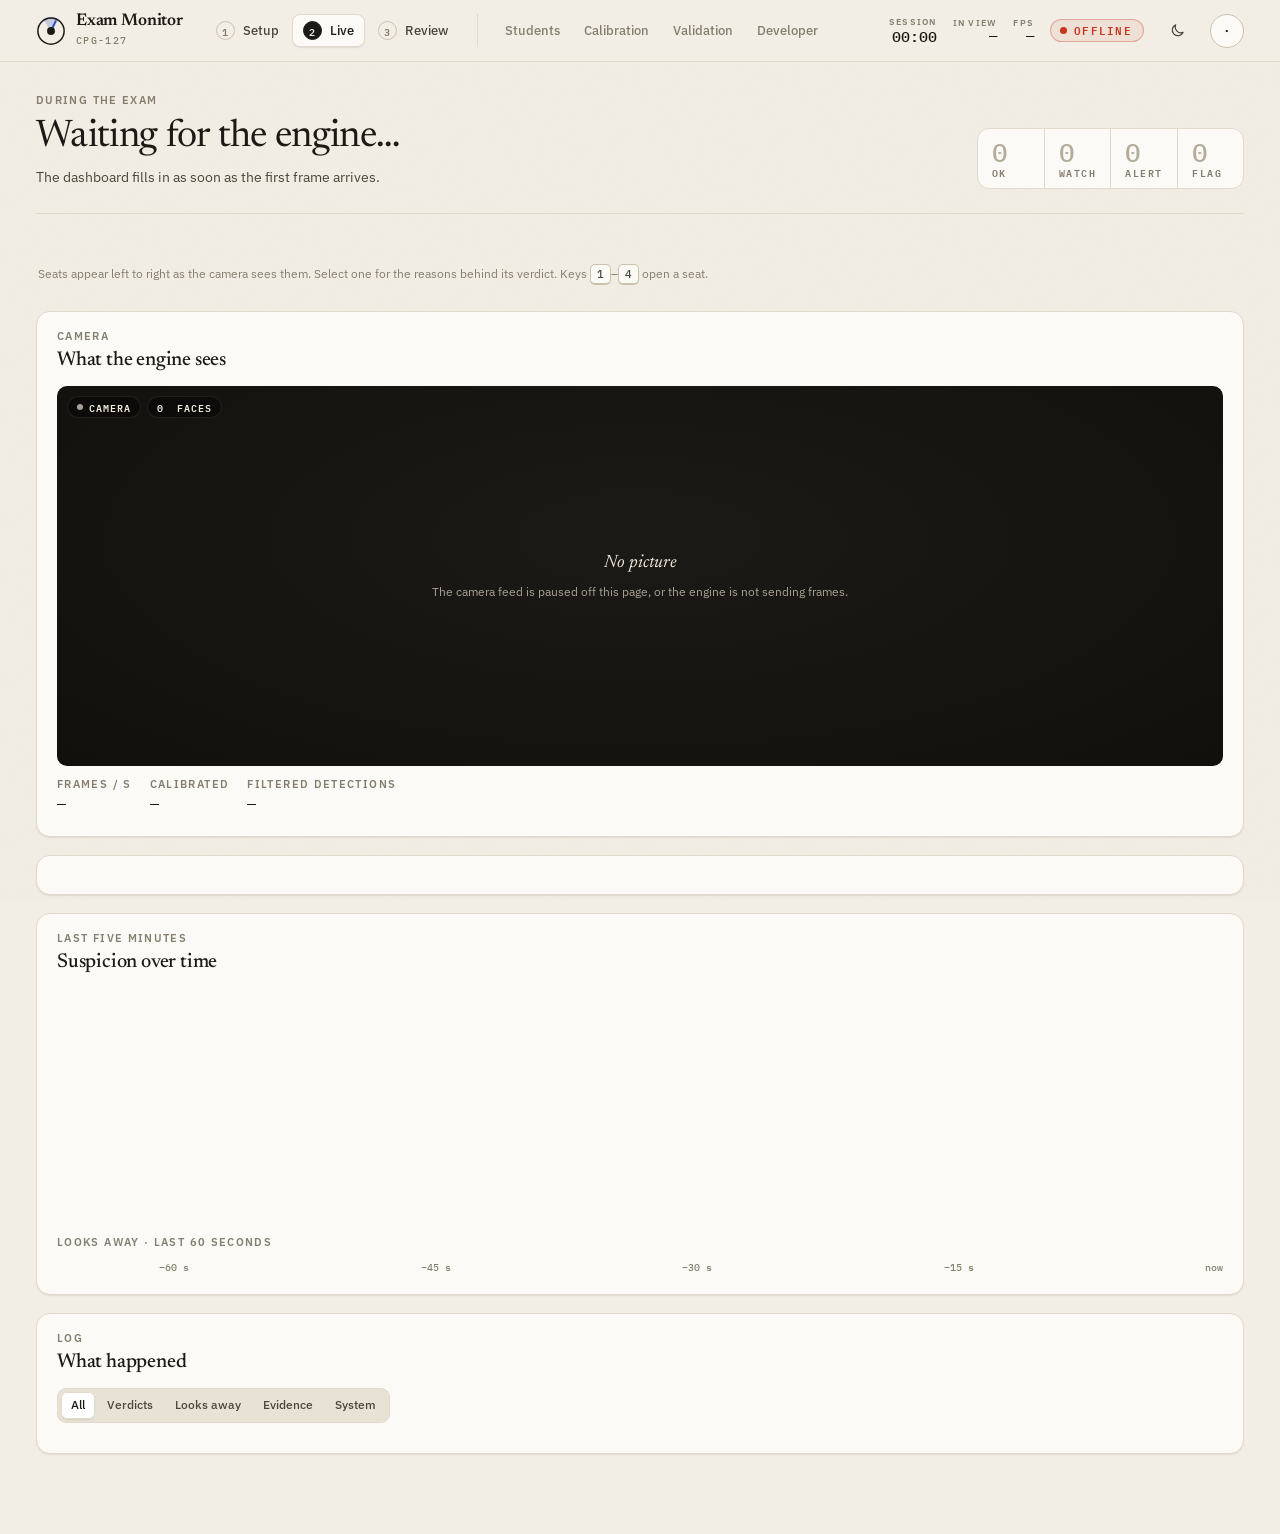
==== dashboard/index.html @ 96e09871 "Initial public release of exam proctoring system" ====
<!doctype html>
<html lang="en" data-theme="paper">
  <head>
    <meta charset="UTF-8" />
    <meta name="viewport" content="width=device-width, initial-scale=1" />
    <title>Exam Monitor · CPG-127</title>
    <link rel="icon" href="favicon.svg" type="image/svg+xml" />
    <script>
      // Theme before first paint, so the page never flashes the wrong one.
      (function () {
        try {
          var t = localStorage.getItem("em-theme");
          if (t === "night" || t === "paper") document.documentElement.dataset.theme = t;
        } catch (e) {}
      })();
    </script>
    <!-- Typefaces. Offline (an exam hall with no internet) the page falls
         back to Windows' own Sitka, Segoe UI and Cascadia Mono, chosen to
         keep the same serif / sans / mono split. -->
    <link rel="preconnect" href="https://fonts.googleapis.com" />
    <link rel="preconnect" href="https://fonts.gstatic.com" crossorigin />
    <link rel="stylesheet" href="https://fonts.googleapis.com/css2?family=IBM+Plex+Mono:wght@400;500;600&family=IBM+Plex+Sans:ital,wght@0,400;0,500;0,600;0,700;1,400&family=Newsreader:ital,opsz,wght@0,6..72,400;0,6..72,500;0,6..72,600;1,6..72,400;1,6..72,500&display=swap" />
    <link rel="stylesheet" href="styles.css" />
  </head>
  <body>
    <a class="skip" href="#main">Skip to content</a>

    <!-- ═════════════════════════════════════════════════════════════
         MASTHEAD — pages follow the phases of an exam (set up, watch,
         review), so the numbered tabs read left to right like the day.
         ═════════════════════════════════════════════════════════════ -->
    <header class="mast">
      <a class="brand" href="#live" aria-label="Exam Monitor, live view">
        <svg class="brand-mark" viewBox="0 0 32 32" aria-hidden="true">
          <path class="bm-fan" d="M16 16 L7.5 3.5 A15 15 0 0 1 24.5 3.5 Z" />
          <circle class="bm-ring" cx="16" cy="16" r="14" />
          <line class="bm-gaze" x1="16" y1="16" x2="21" y2="5.5" />
          <circle class="bm-head" cx="16" cy="16" r="4.2" />
        </svg>
        <span class="brand-words">
          <span class="brand-name">Exam Monitor</span>
          <span class="brand-sub">CPG-127</span>
        </span>
      </a>

      <nav class="nav" aria-label="Pages">
        <div class="nav-phases">
          <a class="nav-item" href="#setup" data-page="setup"><span class="nav-num">1</span>Setup</a>
          <a class="nav-item" href="#live" data-page="live"><span class="nav-num">2</span>Live<span class="nav-alert" id="nav-alert" hidden></span></a>
          <a class="nav-item" href="#review" data-page="review"><span class="nav-num">3</span>Review</a>
        </div>
        <div class="nav-aux">
          <a class="nav-item" href="#students" data-page="students">Students</a>
          <a class="nav-item" href="#calibration" data-page="calibration">Calibration</a>
          <a class="nav-item" href="#validation" data-page="validation">Validation</a>
          <a class="nav-item" href="#developer" data-page="developer">Developer</a>
        </div>
      </nav>

      <div class="mast-right">
        <div class="mast-stat mast-clock" title="Time since the session started">
          <span class="eyebrow">Session</span><span class="num" id="tb-session">00:00</span>
        </div>
        <div class="mast-stat" title="Students in view of the camera">
          <span class="eyebrow">In view</span><span class="num" id="tb-visible">—</span>
        </div>
        <div class="mast-stat hide-sm" title="Frames the engine analyses per second">
          <span class="eyebrow">FPS</span><span class="num" id="tb-fps">—</span>
        </div>
        <div id="conn-pill" class="conn" data-state="connecting" role="status" aria-live="polite">
          <span class="conn-dot" aria-hidden="true"></span><span id="conn-pill-text">Connecting</span>
        </div>
        <button type="button" class="icon-btn" id="theme-btn" aria-label="Switch between paper and night theme" title="Theme (T)">
          <svg class="theme-moon" viewBox="0 0 24 24"><path d="M20 14.5A8 8 0 0 1 9.5 4a8 8 0 1 0 10.5 10.5z" /></svg>
          <svg class="theme-sun" viewBox="0 0 24 24"><circle cx="12" cy="12" r="4" /><path d="M12 2v2M12 20v2M4.9 4.9l1.4 1.4M17.7 17.7l1.4 1.4M2 12h2M20 12h2M4.9 19.1l1.4-1.4M17.7 6.3l1.4-1.4" /></svg>
        </button>
        <div class="account">
          <button type="button" class="account-btn" id="account-btn" aria-haspopup="menu" aria-expanded="false" aria-label="Account menu">
            <span id="account-initial">·</span>
          </button>
          <div class="menu" id="account-menu" role="menu" hidden>
            <div class="menu-head"><span class="eyebrow" id="account-label">Signed in as</span><b id="account-name">—</b></div>
            <button type="button" role="menuitem" id="mock-toggle" hidden>Switch to demo data</button>
            <button type="button" role="menuitem" id="shortcuts-btn">Keyboard shortcuts <kbd>?</kbd></button>
            <button type="button" role="menuitem" id="signout-btn" class="danger">Sign out</button>
            <div class="menu-note" id="account-note" hidden></div>
          </div>
        </div>
      </div>
    </header>

    <!-- SPECIMEN for demo data, RECORDING for a replayed clip, and a loud
         warning when live data stops arriving. A recording or demo must
         never be mistakable for a live exam. -->
    <div id="banner" class="banner" role="status" aria-live="polite" hidden>
      <span class="banner-stamp" id="banner-stamp">Specimen</span>
      <span id="banner-text"></span>
    </div>

    <main id="main">
      <!-- ═══════════════════════════════════════════════════════════
           LIVE — during the exam
           ═══════════════════════════════════════════════════════════ -->
      <section class="page" data-page="live" aria-label="Live monitor">
        <div class="hall">
          <div>
            <p class="eyebrow" id="hall-eyebrow">During the exam</p>
            <h1 class="hall-line" id="hall-line">Waiting for the engine…</h1>
            <p class="hall-sub" id="hall-sub">The dashboard fills in as soon as the first frame arrives.</p>
          </div>
          <div class="tally" id="tally" aria-label="How many students are at each verdict">
            <div class="tally-cell" data-v="OK"><span class="tally-n">0</span><span class="tally-k">OK</span></div>
            <div class="tally-cell" data-v="WATCH"><span class="tally-n">0</span><span class="tally-k">WATCH</span></div>
            <div class="tally-cell" data-v="ALERT"><span class="tally-n">0</span><span class="tally-k">ALERT</span></div>
            <div class="tally-cell" data-v="FLAG"><span class="tally-n">0</span><span class="tally-k">FLAG</span></div>
          </div>
        </div>

        <div class="callouts" id="callouts">
          <!-- Identity questions the system could not answer on its own.
               It never decides these silently: when unsure whether a
               returning face is the same student, it asks the person who
               actually knows who left the room. -->
          <section class="callout" id="identity-review-panel" hidden>
            <span class="callout-mark" aria-hidden="true">?</span>
            <p class="eyebrow">A question for you</p>
            <div class="callout-body" id="identity-review-list"></div>
          </section>
          <!-- Relationships BETWEEN students (correlation.py). Never an
               accusation — always shown with its caveat. -->
          <section class="callout callout-link" id="correlation-panel" hidden>
            <span class="callout-mark" aria-hidden="true">&harr;</span>
            <p class="eyebrow">Between students</p>
            <div class="callout-body" id="correlation-list"></div>
          </section>
        </div>

        <div class="seats" id="seats" aria-label="Seat plan"></div>
        <p class="seats-note">Seats appear left to right as the camera sees them. Select one for the reasons behind its verdict. Keys <kbd>1</kbd>–<kbd>4</kbd> open a seat.</p>

        <div class="stage">
          <section class="pane" aria-label="Camera">
            <header class="pane-head">
              <div><p class="eyebrow">Camera</p><h2 class="pane-title">What the engine sees</h2></div>
            </header>
            <div class="camera-well">
              <img id="video-feed" alt="Live classroom camera, annotated by the engine" />
              <div class="camera-empty" id="camera-empty" hidden>
                <span class="serif">No picture</span>
                <span class="fine" style="color: inherit">The camera feed is paused off this page, or the engine is not sending frames.</span>
              </div>
              <div class="camera-tags">
                <span class="glass-tag" id="camera-tag-status" data-status="off"><span class="dot"></span><span id="camera-status-text">Camera</span></span>
                <span class="glass-tag"><span id="camera-face-count">0</span>&nbsp;faces</span>
              </div>
            </div>
            <div class="camera-facts">
              <div><span class="eyebrow">Frames / s</span><span class="num" id="cam-fps">—</span></div>
              <div><span class="eyebrow">Calibrated</span><span class="num" id="cam-cal">—</span></div>
              <div><span class="eyebrow">Filtered detections</span><span class="num" id="cam-filtered">—</span></div>
            </div>
          </section>

          <!-- 3D exam room. Built entirely by digital_twin.js (the same
               code builds the Session Replay on the Review page). -->
          <section class="pane twin" data-twin-root="live" aria-label="3D exam room"></section>
        </div>

        <div class="lower">
          <section class="pane" aria-label="Suspicion over time">
            <header class="pane-head">
              <div><p class="eyebrow">Last five minutes</p><h2 class="pane-title">Suspicion over time</h2></div>
            </header>
            <div class="chart" id="risk-chart-wrap"><svg id="risk-chart" role="img" aria-label="Suspicion score of every student over the last five minutes"></svg></div>
            <div class="lanes-head"><p class="eyebrow">Looks away · last 60 seconds</p></div>
            <div class="lanes" id="lanes"></div>
            <div class="lanes-axis"><span>−60 s</span><span>−45 s</span><span>−30 s</span><span>−15 s</span><span>now</span></div>
          </section>

          <section class="pane" aria-label="Event log">
            <header class="pane-head">
              <div><p class="eyebrow">Log</p><h2 class="pane-title">What happened</h2></div>
            </header>
            <div class="seg log-filter" id="log-filter" role="group" aria-label="Show">
              <button type="button" class="seg-btn is-active" data-log="all">All</button>
              <button type="button" class="seg-btn" data-log="verdict">Verdicts</button>
              <button type="button" class="seg-btn" data-log="look">Looks away</button>
              <button type="button" class="seg-btn" data-log="evidence">Evidence</button>
              <button type="button" class="seg-btn" data-log="system">System</button>
            </div>
            <ol class="log" id="log"></ol>
          </section>
        </div>
      </section>

      <!-- ═══════════════════════════════════════════════════════════
           SETUP — before the exam
           ═══════════════════════════════════════════════════════════ -->
      <section class="page" data-page="setup" aria-label="Exam setup">
        <header class="page-head">
          <p class="eyebrow">Before the exam</p>
          <h1 class="page-title">Set up the room</h1>
          <p class="page-lede">Register who is sitting where, tell the system how many people are really in the room, then lock the register. Two minutes here makes every report name people instead of seat numbers.</p>
        </header>

        <div class="setup-grid">
          <section class="pane">
            <header class="pane-head">
              <div><p class="eyebrow">Register</p><h2 class="pane-title">Students in this exam</h2></div>
              <span class="register-status" id="roster-panel-status"></span>
            </header>
            <p class="notice" id="register-off" hidden>Registration needs the real engine. In demo mode there are no real students to register.</p>
            <div class="register-table">
              <div class="register-row is-head">
                <span class="eyebrow">Seat</span><span class="eyebrow">Name</span><span class="eyebrow roll">Roll no.</span><span></span>
              </div>
              <div id="roster-rows"></div>
            </div>
            <footer class="register-foot">
              <button type="button" class="btn btn-stamp" id="roster-lock-btn">Lock register</button>
              <p class="fine">Locking fixes who is in the room and stops background objects being tracked as students. Press <kbd>Enter</kbd> in a row to save it.</p>
            </footer>
          </section>

          <div class="setup-side">
            <section class="pane">
              <header class="pane-head"><div><p class="eyebrow">Checklist</p><h2 class="pane-title">Before you start</h2></div></header>
              <ol class="todo" id="setup-checks"></ol>
            </section>
            <section class="pane">
              <header class="pane-head"><div><p class="eyebrow">Head count</p><h2 class="pane-title">How many students are in the room?</h2></div></header>
              <div class="headcount-row">
                <div class="seg" id="roster-btns" role="group" aria-label="Students in the room">
                  <button type="button" class="seg-btn" data-roster="1">1</button>
                  <button type="button" class="seg-btn" data-roster="2">2</button>
                  <button type="button" class="seg-btn" data-roster="3">3</button>
                  <button type="button" class="seg-btn" data-roster="4">4</button>
                  <button type="button" class="seg-btn" data-roster="auto">Auto</button>
                </div>
              </div>
              <p class="fine" id="roster-note"></p>
              <p class="fine" style="margin-top: 10px">Background objects can look like faces for tens of seconds at a time, which no automatic test can tell apart from a student. You know how many people are here; the system then tracks only that many, keeping the nearest faces.</p>
            </section>
          </div>
        </div>
      </section>

      <!-- ═══════════════════════════════════════════════════════════
           REVIEW — after the exam
           ═══════════════════════════════════════════════════════════ -->
      <section class="page" data-page="review" aria-label="Review">
        <header class="page-head">
          <p class="eyebrow">After the exam</p>
          <h1 class="page-title">Review the session</h1>
          <p class="page-lede">The written report, a replay of any recorded session, and the snapshots saved when a student reached ALERT or FLAG. Nothing here decides anything: it is the record a person reviews.</p>
        </header>

        <section class="pane report">
          <div class="report-doc" aria-hidden="true"><span></span><span></span><span></span></div>
          <div>
            <p class="eyebrow">Session report</p>
            <h2 class="pane-title">A PDF to print, keep and hand over</h2>
            <p>Findings, named patterns, evidence images and a timeline for every student, written to describe what was observed, never to accuse. One is also written automatically when the exam ends.</p>
          </div>
          <div class="report-actions">
            <button type="button" class="btn btn-primary" id="report-btn">Generate PDF</button>
            <span class="report-status" id="report-status"></span>
          </div>
        </section>

        <!-- Session replay: built by session_replay.js + digital_twin.js. -->
        <section class="pane twin" data-replay-root aria-label="Session replay"></section>

        <section class="pane" aria-label="Evidence">
          <header class="pane-head">
            <div><p class="eyebrow">Evidence</p><h2 class="pane-title">Latest snapshot for each student</h2></div>
          </header>
          <div class="exhibits-grid" id="evidence-grid"></div>
        </section>
      </section>

      <!-- ═══════════════════════════════════════════════════════════
           STUDENTS — per-student analysis
           ═══════════════════════════════════════════════════════════ -->
      <section class="page" data-page="students" aria-label="Students">
        <header class="page-head">
          <p class="eyebrow">Per-student analysis</p>
          <h1 class="page-title">Students</h1>
          <p class="page-lede">Everything behind one student's score: the checks behind the verdict, named patterns, how each signal contributes, and their head movement.</p>
        </header>
        <div class="tabs" id="student-tabs" role="tablist"></div>
        <div id="student-detail"></div>
      </section>

      <!-- ═══════════════════════════════════════════════════════════
           CALIBRATION
           ═══════════════════════════════════════════════════════════ -->
      <section class="page" data-page="calibration" aria-label="Calibration">
        <header class="page-head">
          <p class="eyebrow">Each student's own straight-ahead</p>
          <h1 class="page-title">Calibration</h1>
          <p class="page-lede">In the first seconds at the desk, the system learns how each student naturally sits. Everything afterwards is measured against that, so a student who sits slightly turned is never judged by someone else's posture.</p>
        </header>
        <div class="calib-row" id="calib-status-row"></div>
        <div class="tabs" id="calib-tabs" role="tablist"></div>
        <div id="calib-detail"></div>
      </section>

      <!-- ═══════════════════════════════════════════════════════════
           VALIDATION — does it do what it should, on footage of known
           behaviour? (validation.py, video_batch.py, whatif.py)
           ═══════════════════════════════════════════════════════════ -->
      <section class="page" data-page="validation" aria-label="Validation">
        <header class="page-head">
          <p class="eyebrow">Does it work?</p>
          <h1 class="page-title">Validation</h1>
          <p class="page-lede">Clips recorded to show known behaviour are replayed through the real engine, exactly as a live exam would be, and each result is compared with what the clip was recorded to show. A match means the system behaved as intended on that footage. It is not proof of accuracy in general.</p>
        </header>

        <section class="pane val-result">
          <header class="pane-head">
            <div>
              <p class="eyebrow" id="val-eyebrow">Latest check</p>
              <h2 class="val-line" id="val-line">Loading…</h2>
              <p class="fine" id="val-meta"></p>
            </div>
            <div class="val-run">
              <button type="button" class="btn btn-primary" id="val-run-btn">Run the check</button>
              <span class="fine" id="val-run-note"></span>
            </div>
          </header>
          <div class="val-progress" id="val-progress" hidden>
            <div class="progress"><div id="val-progress-bar"></div></div>
            <span class="fine" id="val-progress-text"></span>
          </div>
          <div class="marking" id="val-grid" aria-label="Results against labels"></div>
          <p class="notice" id="val-stale" hidden></p>
        </section>

        <section class="pane">
          <header class="pane-head">
            <div><p class="eyebrow">Clip by clip</p><h2 class="pane-title">What happened on each clip</h2></div>
            <div class="verdict-key" aria-hidden="true">
              <span><i data-v="CALIBRATING"></i>Calibrating</span><span><i data-v="OK"></i>OK</span>
              <span><i data-v="WATCH"></i>Watch</span><span><i data-v="ALERT"></i>Alert</span><span><i data-v="FLAG"></i>Flag</span>
            </div>
          </header>
          <div class="val-table" id="val-table"></div>
        </section>

        <div class="grid-2" style="margin-top: 18px">
          <section class="pane">
            <header class="pane-head"><div><p class="eyebrow">What if…</p><h2 class="pane-title">Try another setting on the same clips</h2></div></header>
            <p class="fine" style="margin-bottom: 12px">Re-scores every clip from the numbers saved during the last check, with one setting changed. Takes seconds and never touches a live exam. With a handful of clips from one person it shows the direction of a trade-off, not accuracy, and on its own it is never a reason to change a default.</p>
            <div class="whatif-form">
              <label class="whatif-field"><span class="eyebrow">Setting</span><select class="field" id="wf-setting"></select></label>
              <label class="whatif-field"><span class="eyebrow">Values to try</span><input class="field" id="wf-values" autocomplete="off" /></label>
              <button type="button" class="btn" id="wf-run">Try it</button>
            </div>
            <p class="fine" id="wf-help"></p>
            <div id="wf-result"></div>
          </section>

          <section class="pane">
            <header class="pane-head">
              <div><p class="eyebrow">Recording</p><h2 class="pane-title">Clips to record</h2></div>
              <span class="register-status" id="plan-status"></span>
            </header>
            <p class="fine" style="margin-bottom: 10px">About two minutes each, in the exam seat, with the webcam the engine uses. Sit normally for the first ten seconds of every clip: that is when the engine learns your normal posture. Run each command from the project folder.</p>
            <ol class="todo plan" id="val-plan"></ol>
          </section>
        </div>

        <section class="pane" style="margin-top: 18px">
          <header class="pane-head"><div><p class="eyebrow">History</p><h2 class="pane-title">Every check so far</h2></div></header>
          <div class="grid-2">
            <div><p class="eyebrow" style="margin-bottom: 8px">Since the previous check</p><ul class="changes" id="val-changes"></ul></div>
            <div><p class="eyebrow" style="margin-bottom: 8px">All checks</p><div id="val-history"></div></div>
          </div>
        </section>
      </section>

      <!-- ═══════════════════════════════════════════════════════════
           DEVELOPER
           ═══════════════════════════════════════════════════════════ -->
      <section class="page" data-page="developer" aria-label="Developer">
        <header class="page-head">
          <p class="eyebrow">Lab notebook</p>
          <h1 class="page-title">Developer</h1>
          <p class="page-lede">Every stage of the pipeline for one student, the raw values, and the exact JSON the engine sends.</p>
        </header>
        <div class="tabs" id="dev-tabs" role="tablist"></div>
        <div id="dev-detail"></div>
      </section>
    </main>

    <!-- Identity questions also surface here, over the page, because in
         real testing a panel below the fold was never noticed. Dismissing
         hides only this; the question stays open on the Live page. -->
    <div class="id-alert" id="identity-alert" role="alertdialog" aria-labelledby="identity-alert-count" hidden>
      <div class="id-alert-head">
        <span class="pulse-dot" aria-hidden="true"></span>
        <span class="eyebrow" id="identity-alert-count">Identity confirmation needed</span>
        <button type="button" class="icon-btn" data-identity-alert-dismiss aria-label="Hide this reminder">
          <svg viewBox="0 0 24 24"><path d="M6 6l12 12M18 6L6 18" /></svg>
        </button>
      </div>
      <div class="id-alert-body" id="identity-alert-body"></div>
    </div>

    <!-- Seat inspector: the reasons behind one student's verdict. -->
    <div class="scrim" id="scrim" hidden></div>
    <aside class="inspector" id="inspector" aria-label="Seat details" hidden></aside>

    <div class="scrim" id="shortcuts-scrim" hidden></div>
    <div class="modal" id="shortcuts" role="dialog" aria-labelledby="shortcuts-title" hidden>
      <p class="eyebrow">Keyboard</p>
      <h2 id="shortcuts-title">Shortcuts</h2>
      <div class="keys">
        <span><kbd>1</kbd>–<kbd>4</kbd></span><span>Open that seat (on Live) or its tab</span>
        <span><kbd>Esc</kbd></span><span>Close the seat panel or this sheet</span>
        <span><kbd>T</kbd></span><span>Paper / night theme</span>
        <span><kbd>Space</kbd></span><span>Play or pause a session replay</span>
        <span><kbd>←</kbd> <kbd>→</kbd></span><span>Step a paused replay</span>
        <span><kbd>?</kbd></span><span>This sheet</span>
      </div>
    </div>

    <script src="dashboard.js"></script>
    <script src="digital_twin.js"></script>
    <script src="session_replay.js"></script>
  </body>
</html>
---- dashboard/styles.css ----
/* ═══════════════════════════════════════════════════════════════════
   EXAM MONITOR — "PAPER & INK" DESIGN SYSTEM  (rewritten Sep 2026)
   ═══════════════════════════════════════════════════════════════════
   WHY IT LOOKS LIKE THIS
   An invigilator's tools are paper ones: a register, a seating plan, a
   red pen. The dashboard borrows that language on purpose, instead of
   the dark neon look every "AI dashboard" shares. It also fixes the
   real problem the old design had once features piled up: every panel
   had its own colour, so nothing stood out.

   THE RULES (keep them when adding a panel)
   1. COLOUR MEANS ATTENTION. Calm is ink on paper. Only a student who
      needs a look gets colour, from one warm "red pen" ramp
      (--c-low … --c-high), darkest for the most serious. If a new panel
      needs colour to look finished, it is not finished.
   2. BLUE INK IS THE SYSTEM ITSELF: calibrating, selection, links,
      the machine's own state. Never used for a student's risk.
   3. SAGE IS FOR CLEARING SOMEONE (the exonerating pattern, all-clear)
      and nothing else.
   4. WORDS IN SERIF OR SANS, NUMBERS IN MONO. Numbers update 8×/s, so
      they sit in fixed-width mono and never make the layout jitter.
   5. LIVE VIEWS ARE DARK WINDOWS. The camera and 3D room sit in dark
      "glass" in the Paper theme too — light UI around, footage inside.
   6. The system annotates; the invigilator decides. The red-pen ring
      round a score is an annotation, never a verdict of guilt.

   Two themes share every token: Paper (default — reads well in a bright
   exam hall and on a projector) and Night. The 3D room reads its
   colours from the --room-* tokens, so it follows the theme too.
   ═══════════════════════════════════════════════════════════════════ */

:root,
:root[data-theme="paper"] {
  color-scheme: light;
  --paper:        #f2eee5;
  --paper-deep:   #e8e2d4;
  --sheet:        #fbfaf6;
  --sheet-raised: #ffffff;
  --rule:         #e1dacb;
  --rule-strong:  #cbc1ac;
  --ink:          #1c1a15;
  --ink-2:        #4b463c;
  --ink-3:        #857e6e;
  --ink-4:        #b4ac9a;

  --blue:       #2a48c9;
  --blue-soft:  rgba(42, 72, 201, 0.08);
  --blue-line:  rgba(42, 72, 201, 0.30);
  --pen:        #c7361f;
  --pen-soft:   rgba(199, 54, 31, 0.075);
  --pen-line:   rgba(199, 54, 31, 0.34);
  --sage:       #45735a;
  --sage-soft:  rgba(69, 115, 90, 0.10);

  /* Risk ramp — printed-ink colours, lightest to most serious. */
  --c-normal:   #7f9a84;
  --c-low:      #ad8a2c;
  --c-mild:     #c46d1c;
  --c-moderate: #cc4a20;
  --c-high:     #b3241c;
  --c-calib:    var(--blue);
  --c-off:      #bdb5a3;
  --c-info:     var(--blue);

  --glass:       #11100d;
  --glass-2:     #1b1a16;
  --glass-ink:   #efe9dc;
  --glass-ink-2: #a9a192;

  --shadow-1: 0 1px 0 rgba(28, 26, 21, 0.03), 0 1px 2px rgba(28, 26, 21, 0.05);
  --shadow-2: 0 1px 0 rgba(28, 26, 21, 0.03), 0 6px 18px -6px rgba(28, 26, 21, 0.14);
  --shadow-3: 0 24px 60px -18px rgba(28, 26, 21, 0.35), 0 2px 6px rgba(28, 26, 21, 0.08);
  --scrim: rgba(28, 26, 21, 0.18);
  --grain-opacity: 0.35;

  /* 3D room: a light clay "architectural model" in the Paper theme. */
  --room-mode:    light;
  --room-bg:      #ebe6da;
  --room-floor:   #d9d0bd;
  --room-grid:    #cbc0aa;
  --room-grid-2:  #b8ab92;
  --room-desk:    #fcfaf5;
  --room-metal:   #8e8574;
  --room-skin:    #efe0ca;
  --room-cloth:   #7a7163;
  --room-visor:   #221f1a;
  --room-paper:   #ffffff;
  --room-forward: #2a48c9;
  --room-away:    #c7361f;
  --room-fan:     #2a48c9;
  --room-link:    #2a48c9;

  --font-ui: "IBM Plex Sans", "Segoe UI Variable Text", "Segoe UI", system-ui, -apple-system, sans-serif;
  --font-display: "Newsreader", "Sitka Heading", "Sitka Text", Georgia, "Times New Roman", serif;
  --font-mono: "IBM Plex Mono", "Cascadia Mono", "Cascadia Code", Consolas, "SF Mono", monospace;

  --r-lg: 14px;
  --r-md: 10px;
  --r-sm: 7px;
  --ease: cubic-bezier(0.2, 0.7, 0.2, 1);
  --page-pad: clamp(16px, 3vw, 36px);
}

:root[data-theme="night"] {
  color-scheme: dark;
  --paper:        #121110;
  --paper-deep:   #0c0b0a;
  --sheet:        #1a1917;
  --sheet-raised: #23221f;
  --rule:         #2c2a26;
  --rule-strong:  #3d3a34;
  --ink:          #ece6d9;
  --ink-2:        #bab2a2;
  --ink-3:        #8a8374;
  --ink-4:        #5d584e;

  --blue:       #93a6ff;
  --blue-soft:  rgba(147, 166, 255, 0.10);
  --blue-line:  rgba(147, 166, 255, 0.32);
  --pen:        #ff7a5e;
  --pen-soft:   rgba(255, 122, 94, 0.09);
  --pen-line:   rgba(255, 122, 94, 0.38);
  --sage:       #8dbb99;
  --sage-soft:  rgba(141, 187, 153, 0.10);

  --c-normal:   #7ea487;
  --c-low:      #d3aa48;
  --c-mild:     #e98f41;
  --c-moderate: #f26e45;
  --c-high:     #ff5b50;
  --c-off:      #5d584e;

  --glass:       #0a0908;
  --glass-2:     #151412;

  --shadow-1: 0 1px 0 rgba(0, 0, 0, 0.25);
  --shadow-2: 0 8px 24px -10px rgba(0, 0, 0, 0.6);
  --shadow-3: 0 30px 70px -20px rgba(0, 0, 0, 0.8);
  --scrim: rgba(0, 0, 0, 0.45);
  --grain-opacity: 0.18;

  --room-mode:    dark;
  --room-bg:      #151412;
  --room-floor:   #1a1916;
  --room-grid:    #26241f;
  --room-grid-2:  #36332c;
  --room-desk:    #37342d;
  --room-metal:   #2b2924;
  --room-skin:    #d1c9b8;
  --room-cloth:   #4a463d;
  --room-visor:   #0b0a09;
  --room-paper:   #e9e3d5;
  --room-forward: #93a6ff;
  --room-away:    #ff7a5e;
  --room-fan:     #93a6ff;
  --room-link:    #93a6ff;
}

/* ═══════════════════════════════════════════════════════════════════
   BASE
   ═══════════════════════════════════════════════════════════════════ */
*, *::before, *::after { box-sizing: border-box; }
html { -webkit-text-size-adjust: 100%; }
body {
  margin: 0;
  min-height: 100vh;
  background: var(--paper);
  color: var(--ink);
  font-family: var(--font-ui);
  font-size: 14px;
  line-height: 1.5;
  -webkit-font-smoothing: antialiased;
  text-rendering: optimizeLegibility;
}
/* Paper grain: barely there, but it is what stops the page reading as a
   flat web template. Drawn once; costs nothing at runtime. */
body::before {
  content: "";
  position: fixed; inset: 0;
  pointer-events: none;
  z-index: 0;
  opacity: var(--grain-opacity);
  background-image: url("data:image/svg+xml,%3Csvg xmlns='http://www.w3.org/2000/svg' width='160' height='160'%3E%3Cfilter id='n'%3E%3CfeTurbulence type='fractalNoise' baseFrequency='.9' numOctaves='2' stitchTiles='stitch'/%3E%3CfeColorMatrix values='0 0 0 0 0.45  0 0 0 0 0.4  0 0 0 0 0.3  0 0 0 0.09 0'/%3E%3C/filter%3E%3Crect width='100%25' height='100%25' filter='url(%23n)'/%3E%3C/svg%3E");
}
body > * { position: relative; z-index: 1; }
button, input, select, textarea { font: inherit; color: inherit; }
button { cursor: pointer; }
button:disabled { cursor: not-allowed; }
a { color: var(--blue); text-decoration-thickness: 1px; text-underline-offset: 2px; }
img { max-width: 100%; }
[hidden] { display: none !important; }
::selection { background: var(--blue-soft); }
:focus-visible { outline: 2px solid var(--blue); outline-offset: 2px; border-radius: 4px; }
::-webkit-scrollbar { width: 11px; height: 11px; }
::-webkit-scrollbar-thumb { background: var(--rule-strong); border-radius: 8px; border: 3px solid var(--paper); }
::-webkit-scrollbar-track { background: transparent; }

.skip {
  position: absolute; left: 12px; top: -40px; z-index: 100;
  background: var(--ink); color: var(--paper); padding: 8px 12px; border-radius: 6px;
}
.skip:focus { top: 12px; }

.eyebrow {
  margin: 0;
  font: 600 10.5px/1.3 var(--font-ui);
  letter-spacing: 0.13em;
  text-transform: uppercase;
  color: var(--ink-3);
}
.num { font-family: var(--font-mono); font-variant-numeric: tabular-nums; }
.muted { color: var(--ink-3); }
.fine { margin: 0; font-size: 12px; line-height: 1.55; color: var(--ink-3); }
.serif { font-family: var(--font-display); }
kbd {
  display: inline-block; min-width: 20px; padding: 1px 6px;
  border: 1px solid var(--rule-strong); border-bottom-width: 2px; border-radius: 5px;
  background: var(--sheet); font: 500 11px/1.5 var(--font-mono); text-align: center; color: var(--ink-2);
}

/* ═══════════════════════════════════════════════════════════════════
   MASTHEAD & NAVIGATION
   Pages follow the phases of an exam — set up, watch, review — so the
   numbered tabs read left to right like the day itself.
   ═══════════════════════════════════════════════════════════════════ */
.mast {
  position: sticky; top: 0; z-index: 40;
  display: flex; align-items: center; gap: 22px;
  min-height: 62px;
  padding: 0 var(--page-pad);
  background: color-mix(in srgb, var(--paper) 88%, transparent);
  backdrop-filter: blur(10px) saturate(1.2);
  -webkit-backdrop-filter: blur(10px) saturate(1.2);
  border-bottom: 1px solid var(--rule);
}
.brand {
  display: flex; align-items: center; gap: 10px;
  color: var(--ink); text-decoration: none; flex-shrink: 0;
}
.brand-mark { width: 30px; height: 30px; flex-shrink: 0; }
.brand-mark .bm-ring { fill: none; stroke: var(--ink); stroke-width: 1.6; }
.brand-mark .bm-fan { fill: var(--blue); opacity: 0.22; }
.brand-mark .bm-gaze { stroke: var(--blue); stroke-width: 2; stroke-linecap: round; }
.brand-mark .bm-head { fill: var(--ink); }
.brand-words { display: flex; flex-direction: column; line-height: 1.05; }
.brand-name { font: 600 17px/1.1 var(--font-display); letter-spacing: -0.01em; }
.brand-sub { font: 500 9.5px/1.3 var(--font-mono); letter-spacing: 0.14em; color: var(--ink-3); margin-top: 3px; }

.nav { display: flex; align-items: center; gap: 18px; min-width: 0; }
.nav-phases, .nav-aux { display: flex; align-items: center; gap: 2px; }
.nav-aux { padding-left: 16px; border-left: 1px solid var(--rule); }
.nav-item {
  display: inline-flex; align-items: center; gap: 8px;
  padding: 7px 11px; border-radius: 8px;
  font-size: 13px; font-weight: 500; color: var(--ink-2);
  text-decoration: none; white-space: nowrap;
  transition: background 0.15s var(--ease), color 0.15s var(--ease);
}
.nav-item:hover { background: var(--paper-deep); color: var(--ink); }
.nav-num {
  display: inline-grid; place-items: center;
  width: 19px; height: 19px; border-radius: 50%;
  border: 1px solid var(--rule-strong);
  font: 600 10px/1 var(--font-mono); color: var(--ink-3);
}
.nav-item.is-active { color: var(--ink); background: var(--sheet); box-shadow: inset 0 0 0 1px var(--rule), var(--shadow-1); }
.nav-item.is-active .nav-num { background: var(--ink); border-color: var(--ink); color: var(--paper); }
.nav-aux .nav-item { font-size: 12.5px; color: var(--ink-3); }
.nav-aux .nav-item.is-active { color: var(--ink); }
.nav-item .nav-alert {
  width: 7px; height: 7px; border-radius: 50%; background: var(--pen);
  box-shadow: 0 0 0 3px var(--pen-soft);
}

.mast-right { margin-left: auto; display: flex; align-items: center; gap: 16px; flex-shrink: 0; }
.mast-stat { display: flex; flex-direction: column; align-items: flex-end; line-height: 1.15; }
.mast-stat .eyebrow { font-size: 9px; letter-spacing: 0.14em; }
.mast-stat .num { font-size: 13.5px; font-weight: 500; color: var(--ink); }
.mast-clock .num { font-size: 15px; }

.conn {
  display: inline-flex; align-items: center; gap: 7px;
  padding: 5px 11px 5px 9px; border-radius: 999px;
  border: 1px solid var(--rule-strong);
  font: 600 10.5px/1 var(--font-mono); letter-spacing: 0.12em; text-transform: uppercase;
  color: var(--ink-2); background: var(--sheet);
}
.conn-dot { width: 7px; height: 7px; border-radius: 50%; background: var(--ink-4); }
.conn[data-state="live"] { color: var(--ink); }
.conn[data-state="live"] .conn-dot { background: var(--pen); animation: rec 1.6s ease-in-out infinite; }
.conn[data-state="demo"] { color: var(--c-low); border-color: currentColor; }
.conn[data-state="demo"] .conn-dot { background: var(--c-low); }
.conn[data-state="replay"] { color: var(--blue); border-color: var(--blue-line); }
.conn[data-state="replay"] .conn-dot { background: var(--blue); }
.conn[data-state="stale"], .conn[data-state="offline"], .conn[data-state="reconnecting"] {
  color: var(--pen); border-color: var(--pen-line); background: var(--pen-soft);
}
.conn[data-state="stale"] .conn-dot, .conn[data-state="offline"] .conn-dot,
.conn[data-state="reconnecting"] .conn-dot { background: var(--pen); }
.conn[data-state="connecting"] .conn-dot { animation: rec 1s ease-in-out infinite; }

.icon-btn {
  display: inline-grid; place-items: center;
  width: 34px; height: 34px; border-radius: 9px;
  border: 1px solid transparent; background: transparent; color: var(--ink-2);
}
.icon-btn:hover { background: var(--paper-deep); color: var(--ink); }
.icon-btn svg { width: 17px; height: 17px; fill: none; stroke: currentColor; stroke-width: 1.7; stroke-linecap: round; stroke-linejoin: round; }
.theme-sun { display: none; }
:root[data-theme="night"] .theme-sun { display: block; }
:root[data-theme="night"] .theme-moon { display: none; }

.account { position: relative; }
.account-btn {
  display: inline-grid; place-items: center;
  width: 34px; height: 34px; border-radius: 50%;
  border: 1px solid var(--rule-strong); background: var(--sheet);
  font: 600 13px/1 var(--font-display); color: var(--ink);
}
.account-btn:hover { border-color: var(--ink-3); }
.menu {
  position: absolute; right: 0; top: calc(100% + 8px); z-index: 60;
  min-width: 230px; padding: 6px;
  background: var(--sheet-raised); border: 1px solid var(--rule);
  border-radius: 12px; box-shadow: var(--shadow-3);
  display: flex; flex-direction: column;
}
.menu-head { padding: 8px 10px 10px; border-bottom: 1px solid var(--rule); margin-bottom: 4px; display: flex; flex-direction: column; gap: 3px; }
.menu-head b { font-weight: 600; font-size: 13.5px; }
.menu button {
  text-align: left; border: 0; background: transparent;
  padding: 8px 10px; border-radius: 7px; font-size: 13px; color: var(--ink-2);
  display: flex; align-items: center; justify-content: space-between; gap: 10px;
}
.menu button:hover { background: var(--paper-deep); color: var(--ink); }
.menu button.danger:hover { color: var(--pen); background: var(--pen-soft); }
.menu-note { padding: 6px 10px 8px; font-size: 11.5px; color: var(--ink-3); line-height: 1.45; }

/* ── The banner: SPECIMEN for demo data, RECORDING for a replayed clip,
      and a loud warning when the live data has stopped arriving. Exam
      boards stamp "SPECIMEN" on sample papers; same idea here — demo
      data must never be mistaken for a real exam. ─────────────────── */
.banner {
  position: sticky; top: 62px; z-index: 35;
  display: flex; align-items: center; justify-content: center; gap: 12px;
  padding: 7px var(--page-pad);
  font-size: 12.5px; color: var(--ink-2);
  background:
    repeating-linear-gradient(-45deg, transparent 0 9px, color-mix(in srgb, var(--c-low) 10%, transparent) 9px 18px),
    color-mix(in srgb, var(--c-low) 7%, var(--paper));
  border-bottom: 1px solid color-mix(in srgb, var(--c-low) 35%, transparent);
}
.banner-stamp {
  font: 600 11px/1 var(--font-mono); letter-spacing: 0.22em; text-transform: uppercase;
  color: var(--c-low); border: 1.5px solid currentColor; border-radius: 3px; padding: 4px 7px 3px;
  transform: rotate(-2deg);
}
.banner[data-kind="replay"] {
  background:
    repeating-linear-gradient(-45deg, transparent 0 9px, var(--blue-soft) 9px 18px),
    color-mix(in srgb, var(--blue) 5%, var(--paper));
  border-bottom-color: var(--blue-line);
}
.banner[data-kind="replay"] .banner-stamp { color: var(--blue); }
.banner[data-kind="stale"] {
  background: color-mix(in srgb, var(--pen) 9%, var(--paper));
  border-bottom-color: var(--pen-line);
  color: var(--ink);
}
.banner[data-kind="stale"] .banner-stamp { color: var(--pen); }

/* ═══════════════════════════════════════════════════════════════════
   PAGES
   ═══════════════════════════════════════════════════════════════════ */
main { padding: 26px var(--page-pad) 80px; max-width: 1680px; margin: 0 auto; }
.page { display: none; }
.page.is-active { display: block; animation: page-in 0.35s var(--ease); }
@keyframes page-in { from { opacity: 0; transform: translateY(6px); } to { opacity: 1; transform: none; } }

.page-head { margin: 4px 0 26px; max-width: 860px; }
.page-title {
  margin: 6px 0 8px;
  font: 500 clamp(28px, 3.2vw, 40px)/1.08 var(--font-display);
  letter-spacing: -0.015em;
}
.page-lede { margin: 0; font-size: 15px; line-height: 1.6; color: var(--ink-2); max-width: 720px; }

/* ── Panes: the sheets everything sits on ─────────────────────────── */
.pane {
  background: var(--sheet);
  border: 1px solid var(--rule);
  border-radius: var(--r-lg);
  box-shadow: var(--shadow-1);
  padding: 18px 20px 20px;
  min-width: 0;
}
.pane + .pane { margin-top: 18px; }
.pane-head {
  display: flex; align-items: flex-start; justify-content: space-between;
  gap: 14px; flex-wrap: wrap; margin-bottom: 14px;
}
.pane-title {
  margin: 4px 0 0;
  font: 500 20px/1.2 var(--font-display);
  letter-spacing: -0.01em;
}
.pane-sub { margin: -6px 0 14px; font-size: 12.5px; line-height: 1.55; color: var(--ink-3); max-width: 70ch; }
.section-title { margin: 34px 0 14px; display: flex; align-items: baseline; gap: 14px; }
.section-title::after { content: ""; flex: 1; height: 1px; background: var(--rule); transform: translateY(-4px); }

/* ── Controls ─────────────────────────────────────────────────────── */
.btn {
  display: inline-flex; align-items: center; justify-content: center; gap: 8px;
  height: 36px; padding: 0 15px; border-radius: 9px;
  border: 1px solid var(--rule-strong); background: var(--sheet);
  font-size: 13px; font-weight: 500; color: var(--ink);
  transition: background 0.15s var(--ease), border-color 0.15s var(--ease), transform 0.1s var(--ease);
}
.btn:hover:not(:disabled) { border-color: var(--ink-3); }
.btn:active:not(:disabled) { transform: translateY(1px); }
.btn:disabled { opacity: 0.45; }
.btn-primary { background: var(--ink); border-color: var(--ink); color: var(--paper); }
.btn-primary:hover:not(:disabled) { background: var(--ink-2); border-color: var(--ink-2); }
.btn-quiet { border-color: transparent; background: transparent; color: var(--ink-2); }
.btn-quiet:hover:not(:disabled) { background: var(--paper-deep); border-color: transparent; }
.btn-sm { height: 29px; padding: 0 11px; font-size: 12px; border-radius: 7px; }
.btn-stamp {
  font: 600 11.5px/1 var(--font-mono); letter-spacing: 0.16em; text-transform: uppercase;
  border: 1.5px solid var(--ink); background: transparent; color: var(--ink);
}
.btn-stamp:hover:not(:disabled) { background: var(--ink); color: var(--paper); }
.btn-stamp.is-locked { border-color: var(--pen); color: var(--pen); }
.btn-stamp.is-locked:hover:not(:disabled) { background: var(--pen); color: var(--sheet); }

/* Segmented control — views, speeds, head count, filters. */
.seg {
  display: inline-flex; align-items: center; gap: 2px;
  padding: 3px; border-radius: 9px;
  background: var(--paper-deep); border: 1px solid var(--rule);
}
.seg-btn {
  display: inline-flex; align-items: center; gap: 6px;
  height: 27px; padding: 0 10px; border-radius: 6px;
  border: 0; background: transparent;
  font-size: 12px; font-weight: 500; color: var(--ink-2); white-space: nowrap;
}
.seg-btn:hover:not(:disabled) { color: var(--ink); }
.seg-btn.is-active { background: var(--sheet-raised); color: var(--ink); box-shadow: var(--shadow-1), inset 0 0 0 1px var(--rule); }
.seg-btn:disabled { opacity: 0.45; }
.seg-btn .count { font: 500 10.5px/1 var(--font-mono); color: var(--ink-3); }

.field {
  height: 36px; width: 100%; padding: 0 12px;
  border: 1px solid var(--rule-strong); border-radius: 8px;
  background: var(--sheet-raised); color: var(--ink);
  transition: border-color 0.15s var(--ease), box-shadow 0.15s var(--ease);
}
.field::placeholder { color: var(--ink-4); }
.field:focus { outline: none; border-color: var(--blue); box-shadow: 0 0 0 3px var(--blue-soft); }
.field:disabled { background: var(--paper-deep); color: var(--ink-3); }

/* ── Status dots and level words (shared with the 3D room) ─────────── */
.status-dot { display: inline-block; width: 8px; height: 8px; border-radius: 50%; flex-shrink: 0; background: var(--c-off); }
.status-dot--normal { background: var(--c-normal); }
.status-dot--low { background: var(--c-low); }
.status-dot--mild { background: var(--c-mild); }
.status-dot--moderate { background: var(--c-moderate); }
.status-dot--high { background: var(--c-high); box-shadow: 0 0 0 3px var(--pen-soft); }
.status-dot--calib { background: transparent; box-shadow: inset 0 0 0 2px var(--c-calib); }
.status-dot--off { background: var(--c-off); }

.lvl-normal { color: var(--ink-2); }
.lvl-low { color: var(--c-low); }
.lvl-mild { color: var(--c-mild); }
.lvl-moderate { color: var(--c-moderate); }
.lvl-high { color: var(--c-high); }
.lvl-calib { color: var(--c-calib); }
.lvl-off { color: var(--ink-3); }

.badge {
  display: inline-flex; align-items: center; gap: 6px;
  padding: 3px 8px; border-radius: 999px;
  font: 600 10.5px/1.2 var(--font-mono); letter-spacing: 0.08em; text-transform: uppercase;
  background: var(--paper-deep); color: var(--ink-2);
}
.badge.lvl-low { background: color-mix(in srgb, var(--c-low) 13%, transparent); }
.badge.lvl-mild { background: color-mix(in srgb, var(--c-mild) 13%, transparent); }
.badge.lvl-moderate { background: color-mix(in srgb, var(--c-moderate) 14%, transparent); }
.badge.lvl-high { background: color-mix(in srgb, var(--c-high) 15%, transparent); }
.badge.lvl-calib { background: var(--blue-soft); }

/* Verdict stamps: OK · WATCH · ALERT · FLAG, like a rubber stamp. */
.stamp {
  display: inline-flex; align-items: center; justify-content: center;
  padding: 3px 7px 2px; border: 1.5px solid currentColor; border-radius: 4px;
  font: 600 10.5px/1.25 var(--font-mono); letter-spacing: 0.14em; text-transform: uppercase;
  color: var(--ink-3); white-space: nowrap;
}
.stamp[data-v="OK"] { color: var(--ink-3); border-color: var(--rule-strong); }
.stamp[data-v="WATCH"] { color: var(--c-mild); }
.stamp[data-v="ALERT"] { color: var(--pen); transform: rotate(-2.5deg); }
.stamp[data-v="FLAG"] { color: var(--sheet); background: var(--pen); border-color: var(--pen); transform: rotate(-2.5deg); }
.stamp[data-v="CALIBRATING"] { color: var(--blue); border-style: dashed; }
.stamp[data-v="AWAY"], .stamp[data-v="BREAK"] { color: var(--ink-3); border-style: dotted; }

/* ═══════════════════════════════════════════════════════════════════
   LIVE — THE HALL LINE
   One sentence that says what the room needs from you right now. The
   first thing an invigilator reads; everything below is detail.
   ═══════════════════════════════════════════════════════════════════ */
.hall {
  display: grid; grid-template-columns: minmax(0, 1fr) auto;
  align-items: end; gap: 26px;
  padding: 6px 0 24px; margin-bottom: 22px;
  border-bottom: 1px solid var(--rule);
}
.hall-line {
  margin: 8px 0 8px;
  font: 400 clamp(26px, 3vw, 38px)/1.14 var(--font-display);
  letter-spacing: -0.018em;
  max-width: 30ch;
  text-wrap: balance;
}
.hall-line em { font-style: italic; }
.hall-line .who {
  font-style: italic;
  background-image: linear-gradient(transparent 62%, var(--pen-soft) 62%, var(--pen-soft) 94%, transparent 94%);
  text-decoration: underline; text-decoration-color: var(--pen); text-decoration-thickness: 2px; text-underline-offset: 6px;
}
.hall-line .who.is-watch {
  background-image: linear-gradient(transparent 62%, color-mix(in srgb, var(--c-mild) 12%, transparent) 62%, color-mix(in srgb, var(--c-mild) 12%, transparent) 94%, transparent 94%);
  text-decoration-color: var(--c-mild);
}
.hall-line .ok { color: var(--sage); }
.hall-sub { margin: 0; font-size: 14px; color: var(--ink-2); line-height: 1.55; }
.hall-sub .sep { color: var(--ink-4); padding: 0 6px; }

.tally { display: grid; grid-template-columns: repeat(4, minmax(66px, auto)); border: 1px solid var(--rule); border-radius: 12px; background: var(--sheet); overflow: hidden; }
.tally-cell { padding: 10px 14px 9px; display: flex; flex-direction: column; gap: 2px; border-left: 1px solid var(--rule); }
.tally-cell:first-child { border-left: 0; }
.tally-n { font: 500 26px/1 var(--font-mono); font-variant-numeric: tabular-nums; color: var(--ink-4); }
.tally-k { font: 600 9.5px/1.2 var(--font-mono); letter-spacing: 0.16em; color: var(--ink-3); }
.tally-cell.has .tally-n { color: var(--ink); }
.tally-cell[data-v="WATCH"].has .tally-n { color: var(--c-mild); }
.tally-cell[data-v="ALERT"].has { background: var(--pen-soft); }
.tally-cell[data-v="ALERT"].has .tally-n, .tally-cell[data-v="FLAG"].has .tally-n { color: var(--pen); }
.tally-cell[data-v="FLAG"].has { background: color-mix(in srgb, var(--pen) 14%, transparent); }

/* ── Callouts: identity questions and between-student findings ─────── */
.callouts { display: grid; gap: 12px; margin-bottom: 18px; }
.callouts:empty { display: none; }
.callout {
  display: grid; grid-template-columns: auto minmax(0, 1fr); gap: 4px 16px;
  padding: 16px 18px; border-radius: var(--r-lg);
  background: var(--sheet); border: 1px solid var(--rule);
  box-shadow: var(--shadow-1);
  position: relative; overflow: hidden;
}
.callout::before { content: ""; position: absolute; left: 0; top: 0; bottom: 0; width: 3px; background: var(--blue); }
.callout-link::before { background: var(--pen); }
.callout-mark {
  grid-row: span 3;
  width: 34px; height: 34px; border-radius: 50%;
  display: grid; place-items: center;
  font: 500 18px/1 var(--font-display); font-style: italic;
  color: var(--blue); background: var(--blue-soft);
}
.callout-link .callout-mark { color: var(--pen); background: var(--pen-soft); }
.callout-body { display: flex; flex-direction: column; gap: 10px; min-width: 0; }
.question { display: flex; flex-direction: column; gap: 6px; padding-top: 10px; border-top: 1px solid var(--rule); }
.question:first-child { border-top: 0; padding-top: 0; }
.question-text { margin: 0; font: 400 17px/1.4 var(--font-display); }
.question-text b { font-weight: 600; }
.question-detail { margin: 0; font-size: 12.5px; color: var(--ink-2); }
.question-note { margin: 0; font-size: 12px; color: var(--ink-3); font-style: italic; }
.question-actions { display: flex; gap: 8px; flex-wrap: wrap; margin-top: 2px; }
.finding { display: grid; grid-template-columns: minmax(0, 1fr) auto; gap: 2px 14px; padding-top: 10px; border-top: 1px solid var(--rule); }
.finding:first-child { border-top: 0; padding-top: 0; }
.finding-title { margin: 0; font: 500 16px/1.35 var(--font-display); }
.finding-title .pair { font-style: italic; }
.finding-conf { font: 500 13px/1.3 var(--font-mono); color: var(--pen); align-self: start; }
.finding-conf.is-neutral { color: var(--blue); }
.finding-desc { grid-column: 1 / -1; margin: 0; font-size: 13px; color: var(--ink-2); line-height: 1.55; }
.caveat { margin: 4px 0 0; font: italic 400 14px/1.45 var(--font-display); color: var(--ink-3); }

/* ═══════════════════════════════════════════════════════════════════
   LIVE — SEAT PLAN
   One sheet per student, in the order they actually sit (as the camera
   sees them). Cards are built once and reordered with CSS `order`, so a
   click never lands on a card that has just been rebuilt.
   ═══════════════════════════════════════════════════════════════════ */
.seats {
  display: grid;
  grid-template-columns: repeat(auto-fill, minmax(236px, 1fr));
  gap: 14px;
}
.seats-empty {
  grid-column: 1 / -1;
  padding: 34px 20px; text-align: center;
  border: 1.5px dashed var(--rule-strong); border-radius: var(--r-lg);
  font: italic 400 17px/1.5 var(--font-display); color: var(--ink-3);
}
.seats-note { margin: 10px 2px 26px; font-size: 12px; color: var(--ink-3); }

.seat {
  position: relative;
  display: flex; flex-direction: column; gap: 12px;
  padding: 14px 16px 12px 20px;
  background: var(--sheet);
  border: 1px solid var(--rule);
  border-radius: var(--r-lg);
  box-shadow: var(--shadow-1);
  cursor: pointer;
  transition: border-color 0.2s var(--ease), box-shadow 0.2s var(--ease), transform 0.2s var(--ease), background 0.3s var(--ease);
  min-width: 0;
}
/* The red margin line of an exam answer sheet: pale for calm students,
   ink-red for one who needs a look. */
.seat::before {
  content: ""; position: absolute; left: 9px; top: 14px; bottom: 14px; width: 2px;
  border-radius: 2px; background: var(--rule);
  transition: background 0.3s var(--ease);
}
.seat:hover { border-color: var(--rule-strong); box-shadow: var(--shadow-2); transform: translateY(-1px); }
.seat.is-selected { border-color: var(--ink-3); }
.seat[data-tier="watch"]::before { background: var(--c-mild); }
.seat[data-tier="look"] { border-color: var(--pen-line); background: linear-gradient(var(--pen-soft), var(--pen-soft)), var(--sheet); }
.seat[data-tier="look"]::before { background: var(--pen); }
.seat[data-tier="calib"] { border-style: dashed; border-color: var(--blue-line); }
.seat[data-tier="calib"]::before { background: var(--blue-line); }
.seat[data-tier="away"] { opacity: 0.62; }
.seat[data-tier="break"] {
  background: repeating-linear-gradient(-45deg, transparent 0 7px, var(--paper-deep) 7px 8px), var(--sheet);
}

.seat-head { display: flex; align-items: center; gap: 8px; min-width: 0; }
.seat-swatch { width: 9px; height: 9px; border-radius: 3px; flex-shrink: 0; background: var(--ink-4); }
.seat-id { font: 600 11px/1 var(--font-mono); color: var(--ink-3); letter-spacing: 0.06em; }
.seat-name { flex: 1; min-width: 0; font: 500 18px/1.2 var(--font-display); white-space: nowrap; overflow: hidden; text-overflow: ellipsis; }

.seat-body { display: grid; grid-template-columns: minmax(0, 1fr) auto; align-items: center; gap: 12px; }
.seat-scoreline { display: flex; align-items: baseline; gap: 12px; }
.seat-score { position: relative; display: inline-flex; align-items: baseline; gap: 2px; padding: 2px 6px 0 4px; }
.seat-score .v { font: 500 40px/1 var(--font-mono); font-variant-numeric: tabular-nums; letter-spacing: -0.03em; min-width: 2ch; text-align: right; }
.seat-score .u { font: 500 15px/1 var(--font-mono); color: var(--ink-3); }
.seat-scoreline .peak { font: 500 11px/1 var(--font-mono); color: var(--ink-3); white-space: nowrap; }
.seat[data-tier="look"] .seat-score .v { color: var(--pen); }
.seat[data-tier="watch"] .seat-score .v { color: var(--c-mild); }
.seat[data-tier="calib"] .seat-score .v, .seat[data-tier="away"] .seat-score .v { color: var(--ink-4); }

/* The red-pen ring. Drawn once, when a student reaches ALERT or FLAG,
   the way a teacher circles something on a script — an annotation for
   the invigilator to look at, not a judgement. */
.pen-ring {
  position: absolute; left: -10px; top: -11px; width: calc(100% + 18px); height: calc(100% + 20px);
  overflow: visible; pointer-events: none;
}
.pen-ring path {
  fill: none; stroke: var(--pen); stroke-width: 2.2; stroke-linecap: round;
  stroke-dasharray: 1; stroke-dashoffset: 1; opacity: 0;
}
.seat[data-tier="look"] .pen-ring path { opacity: 0.9; stroke-dashoffset: 0; animation: pen-draw 0.9s var(--ease) both; }
@keyframes pen-draw { from { stroke-dashoffset: 1; } to { stroke-dashoffset: 0; } }

/* Gaze dial: the student seen from above, forward is up. The shaded
   wedge is the engine's own "forward" zone; the needle is where they
   are looking now, drawn exactly like the 3D room draws it. */
.gaze { position: relative; width: 58px; height: 58px; flex-shrink: 0; }
.gaze-dial { position: absolute; inset: 0; border-radius: 50%; border: 1px solid var(--rule-strong); background: var(--sheet-raised); overflow: hidden; }
.gaze-fan { position: absolute; inset: 0; border-radius: 50%; }
.gaze-needle {
  position: absolute; left: 50%; bottom: 50%; width: 2px; height: 44%; margin-left: -1px;
  border-radius: 2px; background: var(--ink-2); transform-origin: 50% 100%;
  transition: transform 0.25s var(--ease), background 0.2s, height 0.25s var(--ease);
}
.gaze-needle::after {
  content: ""; position: absolute; left: 50%; top: -3px; width: 7px; height: 7px; margin-left: -3.5px;
  border-radius: 50%; background: inherit;
}
.gaze-head { position: absolute; left: 50%; top: 50%; width: 14px; height: 14px; margin: -7px 0 0 -7px; border-radius: 50%; background: var(--ink); box-shadow: 0 0 0 3px var(--sheet-raised); }
.gaze.is-away .gaze-needle { background: var(--ink); width: 3px; margin-left: -1.5px; }
.seat[data-tier="watch"] .gaze.is-away .gaze-needle { background: var(--c-mild); }
.seat[data-tier="look"] .gaze.is-away .gaze-needle { background: var(--pen); }
.gaze.is-down .gaze-needle { height: 20%; }
.gaze.is-idle .gaze-needle { opacity: 0; }
.gaze.is-idle .gaze-head { background: var(--ink-4); }
.gaze-down { position: absolute; right: -2px; bottom: -2px; padding: 1px 4px; border-radius: 4px; font: 600 8.5px/1.3 var(--font-mono); letter-spacing: 0.08em; background: var(--pen); color: var(--sheet); display: none; }
.gaze.is-down .gaze-down { display: block; }

.seat-now { display: flex; align-items: center; gap: 8px; min-height: 18px; font-size: 12.5px; color: var(--ink-2); }
.seat-now .when { font: 500 11.5px/1 var(--font-mono); color: var(--ink-3); }
/* A glance away is ordinary: ink for a calm student, colour only when the
   verdict already says this seat needs attention. */
.seat-now.is-away { color: var(--ink); font-weight: 500; }
.seat[data-tier="watch"] .seat-now.is-away { color: var(--c-mild); }
.seat[data-tier="look"] .seat-now.is-away { color: var(--pen); }

.spark { display: block; width: 100%; height: 34px; overflow: visible; }
.spark-line { fill: none; stroke: var(--ink-3); stroke-width: 1.4; stroke-linejoin: round; vector-effect: non-scaling-stroke; }
.spark-fill { fill: var(--ink); opacity: 0.045; }
.spark-thr { stroke: var(--rule-strong); stroke-width: 1; stroke-dasharray: 2 3; vector-effect: non-scaling-stroke; }
.seat[data-tier="look"] .spark-line { stroke: var(--pen); }
.seat[data-tier="look"] .spark-fill { fill: var(--pen); opacity: 0.08; }
.seat[data-tier="watch"] .spark-line { stroke: var(--c-mild); }

.pattern {
  display: flex; align-items: baseline; justify-content: space-between; gap: 10px;
  padding: 7px 10px; border-radius: 8px;
  background: var(--paper-deep); font-size: 12.5px; line-height: 1.35; color: var(--ink-2);
}
.pattern b { font-weight: 500; color: var(--ink); }
.pattern .conf { font: 500 11px/1 var(--font-mono); color: var(--ink-3); flex-shrink: 0; }
.pattern.is-suspicious { background: var(--pen-soft); }
.pattern.is-suspicious b { color: var(--pen); }
.pattern.is-exonerating { background: var(--sage-soft); }
.pattern.is-exonerating b { color: var(--sage); }
.pattern.is-empty { background: transparent; padding: 0 2px; color: var(--ink-4); font-style: italic; font-family: var(--font-display); font-size: 13.5px; }

.seat-foot {
  display: flex; align-items: center; justify-content: space-between; gap: 8px;
  padding-top: 10px; border-top: 1px solid var(--rule);
  font-size: 11.5px; color: var(--ink-3);
}
.seat-foot .facts { font-family: var(--font-mono); font-size: 11px; white-space: nowrap; overflow: hidden; text-overflow: ellipsis; }
.seat-break { height: 26px; padding: 0 9px; border-radius: 6px; border: 1px solid var(--rule-strong); background: transparent; font-size: 11.5px; color: var(--ink-2); white-space: nowrap; }
.seat-break:hover:not(:disabled) { border-color: var(--ink-3); color: var(--ink); }
.seat-break.is-on { background: var(--ink); border-color: var(--ink); color: var(--paper); }

/* ═══════════════════════════════════════════════════════════════════
   LIVE — STAGE: camera + 3D room
   ═══════════════════════════════════════════════════════════════════ */
.stage { display: grid; grid-template-columns: minmax(0, 5fr) minmax(0, 7fr); gap: 18px; align-items: stretch; }
.stage .pane + .pane, .lower .pane + .pane { margin-top: 0; }
.stage > .pane:first-child { display: flex; flex-direction: column; }
.camera-well {
  position: relative; flex: 1; min-height: 380px; border-radius: 10px; overflow: hidden;
  background: radial-gradient(ellipse at 50% 40%, var(--glass-2), var(--glass));
}
.camera-well img { position: absolute; inset: 0; }
.camera-well img { display: block; width: 100%; height: 100%; object-fit: contain; }
.camera-empty {
  position: absolute; inset: 0; display: flex; flex-direction: column; align-items: center; justify-content: center; gap: 6px;
  color: var(--glass-ink-2); text-align: center; padding: 20px;
}
.camera-empty .serif { font-size: 18px; color: var(--glass-ink); font-style: italic; }
.camera-tags { position: absolute; left: 10px; top: 10px; right: 10px; display: flex; gap: 6px; flex-wrap: wrap; pointer-events: none; }
.glass-tag {
  display: inline-flex; align-items: center; gap: 6px;
  padding: 4px 9px; border-radius: 999px;
  background: rgba(10, 9, 8, 0.62); backdrop-filter: blur(6px);
  border: 1px solid rgba(255, 255, 255, 0.08);
  font: 600 10px/1.2 var(--font-mono); letter-spacing: 0.1em; text-transform: uppercase; color: var(--glass-ink);
}
.glass-tag .dot { width: 6px; height: 6px; border-radius: 50%; background: var(--glass-ink-2); }
.glass-tag[data-status="live"] .dot { background: #ff6a4d; animation: rec 1.6s ease-in-out infinite; }
.glass-tag[data-status="replay"] .dot { background: #93a6ff; }
.glass-tag[data-status="demo"] .dot { background: #d3aa48; }
.camera-facts { display: flex; gap: 18px; flex-wrap: wrap; margin-top: 12px; }
.camera-facts div { display: flex; flex-direction: column; gap: 2px; }
.camera-facts .num { font-size: 15px; font-weight: 500; }

/* ═══════════════════════════════════════════════════════════════════
   LIVE — TIMELINE & LOG
   ═══════════════════════════════════════════════════════════════════ */
.lower { display: grid; grid-template-columns: minmax(0, 7fr) minmax(0, 5fr); gap: 18px; margin-top: 18px; align-items: start; }
.chart { position: relative; height: 230px; }
.chart svg { display: block; width: 100%; height: 100%; overflow: visible; }
.chart-grid { stroke: var(--rule); stroke-width: 1; }
.chart-axis { font: 500 10px var(--font-mono); fill: var(--ink-3); }
.chart-band { opacity: 1; }
.chart-band.high { fill: color-mix(in srgb, var(--c-high) 9%, transparent); }
.chart-band.moderate { fill: color-mix(in srgb, var(--c-moderate) 6%, transparent); }
.chart-band.mild { fill: color-mix(in srgb, var(--c-mild) 4%, transparent); }
.chart-band-label { font: 600 9px var(--font-mono); letter-spacing: 0.12em; fill: var(--ink-4); }
.chart-line { fill: none; stroke-width: 1.8; stroke-linejoin: round; stroke-linecap: round; }
.chart-end { font: 500 11px var(--font-ui); }
.chart-end .v { font-family: var(--font-mono); font-weight: 500; }
.chart-empty { font: italic 400 16px var(--font-display); fill: var(--ink-3); }

.lanes-head { display: flex; justify-content: space-between; margin: 18px 0 8px; }
.lanes { display: flex; flex-direction: column; gap: 5px; }
.lane { display: grid; grid-template-columns: 92px minmax(0, 1fr); align-items: center; gap: 10px; }
.lane-name { display: flex; align-items: center; gap: 7px; font-size: 12px; color: var(--ink-2); white-space: nowrap; overflow: hidden; text-overflow: ellipsis; }
.lane-track {
  position: relative; height: 18px; border-radius: 5px; overflow: hidden;
  background: repeating-linear-gradient(90deg, transparent 0 calc(25% - 1px), var(--rule) calc(25% - 1px) 25%), var(--paper-deep);
}
.lane-mark { position: absolute; top: 3px; bottom: 3px; min-width: 4px; border-radius: 3px; background: var(--ink-3); }
.lane-mark[data-level="low"] { background: var(--c-low); }
.lane-mark[data-level="mild"] { background: var(--c-mild); }
.lane-mark[data-level="moderate"] { background: var(--c-moderate); }
.lane-mark[data-level="high"] { background: var(--c-high); }
.lane-mark[data-level="normal"] { background: var(--ink-4); }
.lanes-axis { display: grid; grid-template-columns: 92px repeat(4, 1fr) auto; gap: 0; margin-top: 4px; padding-left: 10px; font: 500 10px var(--font-mono); color: var(--ink-3); }
.lanes-axis span:first-child { grid-column: 2; }

.log-filter { margin-bottom: 10px; }
.log { list-style: none; margin: 0; padding: 0; max-height: 470px; overflow-y: auto; }
.log-item {
  display: grid; grid-template-columns: 62px 20px minmax(0, 1fr); gap: 8px; align-items: start;
  padding: 8px 2px; border-top: 1px solid var(--rule);
  font-size: 13px; line-height: 1.45; color: var(--ink-2);
}
.log-item:first-child { border-top: 0; }
.log-time { font: 500 11px/1.8 var(--font-mono); color: var(--ink-3); }
.log-mark { width: 9px; height: 9px; margin: 5px 0 0 5px; border-radius: 50%; background: var(--ink-4); }
.log-mark[data-k="look"] { border-radius: 2px; background: transparent; box-shadow: inset 0 0 0 1.5px var(--ink-3); }
.log-mark[data-k="look"][data-level="moderate"], .log-mark[data-k="look"][data-level="high"] { box-shadow: inset 0 0 0 1.5px var(--pen); }
.log-mark[data-k="verdict"] { background: var(--ink-3); }
.log-mark[data-k="verdict"][data-v="WATCH"] { background: var(--c-mild); }
.log-mark[data-k="verdict"][data-v="ALERT"], .log-mark[data-k="verdict"][data-v="FLAG"] { background: var(--pen); }
.log-mark[data-k="evidence"] { background: var(--pen); border-radius: 2px; transform: rotate(45deg) scale(0.85); }
.log-mark[data-k="calibration"], .log-mark[data-k="identity"] { background: transparent; box-shadow: inset 0 0 0 2px var(--blue); }
.log-mark[data-k="system"] { background: var(--ink); }
.log-text b { font-weight: 600; color: var(--ink); }
.log-text .sc { font-family: var(--font-mono); font-size: 11.5px; color: var(--ink-3); }
.empty {
  padding: 26px 10px; text-align: center;
  font: italic 400 15px/1.5 var(--font-display); color: var(--ink-3);
}

/* ═══════════════════════════════════════════════════════════════════
   SEAT INSPECTOR — the "why" for one student, without leaving Live.
   ═══════════════════════════════════════════════════════════════════ */
.scrim { position: fixed; inset: 0; z-index: 70; background: var(--scrim); animation: fade 0.2s var(--ease); }
.inspector {
  position: fixed; top: 0; right: 0; bottom: 0; z-index: 80;
  width: min(460px, 100vw);
  display: flex; flex-direction: column;
  background: var(--sheet-raised);
  border-left: 1px solid var(--rule);
  box-shadow: var(--shadow-3);
  animation: slide-in 0.28s var(--ease);
}
@keyframes slide-in { from { transform: translateX(40px); opacity: 0; } to { transform: none; opacity: 1; } }
@keyframes fade { from { opacity: 0; } to { opacity: 1; } }
.insp-head { display: flex; align-items: flex-start; gap: 12px; padding: 20px 22px 16px; border-bottom: 1px solid var(--rule); }
.insp-title { flex: 1; min-width: 0; }
.insp-name { margin: 4px 0 0; font: 500 26px/1.15 var(--font-display); letter-spacing: -0.01em; }
.insp-body { flex: 1; overflow-y: auto; padding: 18px 22px 28px; display: flex; flex-direction: column; gap: 22px; }
.insp-score { display: flex; align-items: center; gap: 16px; }
.insp-score .big { font: 500 46px/1 var(--font-mono); letter-spacing: -0.03em; }
.insp-score .meta { display: flex; flex-direction: column; gap: 4px; font-size: 12.5px; color: var(--ink-2); }
.insp-actions { display: flex; gap: 8px; flex-wrap: wrap; padding: 14px 22px; border-top: 1px solid var(--rule); background: var(--sheet); }
.insp-section h3 { margin: 0 0 10px; }

.checks { list-style: none; margin: 0; padding: 0; display: flex; flex-direction: column; }
.check { display: grid; grid-template-columns: 22px minmax(0, 1fr) auto; gap: 10px; align-items: start; padding: 9px 0; border-top: 1px dashed var(--rule); }
.check:first-child { border-top: 0; }
.check-box {
  width: 18px; height: 18px; margin-top: 1px; border-radius: 5px;
  border: 1.5px solid var(--rule-strong); display: grid; place-items: center;
  font: 700 12px/1 var(--font-ui); color: transparent;
}
.check.is-met .check-box { border-color: var(--pen); color: var(--pen); }
.check.is-met .check-box::before { content: "\2713"; }
.check-label { font-size: 13px; color: var(--ink-2); }
.check.is-met .check-label { color: var(--ink); font-weight: 500; }
.check-value { font: 500 12px/1.5 var(--font-mono); color: var(--ink-3); text-align: right; white-space: nowrap; }
.check.is-met .check-value { color: var(--pen); }
.checks-empty { font-size: 13px; color: var(--ink-3); font-style: italic; }

.patterns-list { display: flex; flex-direction: column; gap: 8px; }
.pattern-card { padding: 11px 13px; border-radius: 10px; border: 1px solid var(--rule); background: var(--sheet); }
.pattern-card .row { display: flex; justify-content: space-between; gap: 10px; align-items: baseline; }
.pattern-card b { font-weight: 600; font-size: 13.5px; }
.pattern-card p { margin: 5px 0 0; font-size: 12.5px; line-height: 1.5; color: var(--ink-2); }
.pattern-card.is-suspicious { border-color: var(--pen-line); }
.pattern-card.is-suspicious b { color: var(--pen); }
.pattern-card.is-exonerating { border-color: color-mix(in srgb, var(--sage) 40%, transparent); background: var(--sage-soft); }
.pattern-card.is-exonerating b { color: var(--sage); }

.mini-events { list-style: none; margin: 0; padding: 0; }
.mini-events li { display: grid; grid-template-columns: 64px minmax(0, 1fr) auto; gap: 10px; padding: 6px 0; border-top: 1px solid var(--rule); font-size: 12.5px; color: var(--ink-2); }
.mini-events li:first-child { border-top: 0; }
.mini-events .t, .mini-events .d { font: 500 11.5px/1.6 var(--font-mono); color: var(--ink-3); }

/* ── Floating identity alert: cannot be scrolled past. ─────────────── */
.id-alert {
  position: fixed; left: 50%; bottom: 22px; z-index: 75;
  transform: translateX(-50%);
  width: min(620px, calc(100vw - 32px));
  background: var(--sheet-raised); border: 1px solid var(--blue-line);
  border-radius: 16px; box-shadow: var(--shadow-3);
  animation: rise 0.35s var(--ease);
}
@keyframes rise { from { transform: translate(-50%, 20px); opacity: 0; } to { transform: translate(-50%, 0); opacity: 1; } }
.id-alert-head { display: flex; align-items: center; gap: 10px; padding: 12px 14px 0 18px; }
.id-alert-head .eyebrow { color: var(--blue); flex: 1; }
.id-alert-body { padding: 8px 18px 16px; display: flex; flex-direction: column; gap: 12px; max-height: 50vh; overflow-y: auto; }
.pulse-dot { width: 8px; height: 8px; border-radius: 50%; background: var(--blue); animation: rec 1.3s ease-in-out infinite; }

/* ═══════════════════════════════════════════════════════════════════
   SETUP
   ═══════════════════════════════════════════════════════════════════ */
.setup-grid { display: grid; grid-template-columns: minmax(0, 1.5fr) minmax(300px, 1fr); gap: 18px; align-items: start; }
.setup-side .pane + .pane { margin-top: 18px; }
.register-status { font: 500 12px/1.3 var(--font-mono); color: var(--ink-3); padding-top: 4px; }
.register-status.is-locked { color: var(--pen); }
.register-table { display: flex; flex-direction: column; }
.register-row {
  display: grid; grid-template-columns: 54px minmax(0, 1.4fr) minmax(0, 1fr) 96px; gap: 10px; align-items: center;
  padding: 10px 0; border-top: 1px solid var(--rule);
}
.register-row.is-head { border-top: 0; padding: 0 0 6px; }
.register-seat { font: 600 13px/1 var(--font-mono); color: var(--ink-3); display: flex; align-items: center; gap: 7px; }
.register-seat .dot { width: 8px; height: 8px; border-radius: 2px; background: var(--rule-strong); }
.register-row.is-registered .register-seat .dot { background: var(--ink); }
.register-foot { display: flex; align-items: center; gap: 16px; flex-wrap: wrap; margin-top: 16px; padding-top: 16px; border-top: 1px solid var(--rule); }
.register-foot .fine { flex: 1; min-width: 220px; }
.notice { margin: 0 0 14px; padding: 10px 12px; border-radius: 9px; background: var(--paper-deep); font-size: 12.5px; color: var(--ink-2); }

.todo { list-style: none; margin: 0; padding: 0; counter-reset: todo; }
.todo li { display: grid; grid-template-columns: 26px minmax(0, 1fr); gap: 10px; padding: 10px 0; border-top: 1px solid var(--rule); }
.todo li:first-child { border-top: 0; padding-top: 2px; }
.todo-box {
  width: 22px; height: 22px; border-radius: 50%;
  border: 1.5px solid var(--rule-strong);
  display: grid; place-items: center;
  font: 600 11px/1 var(--font-mono); color: var(--ink-3);
}
.todo li.is-done .todo-box { background: var(--sage); border-color: var(--sage); color: var(--sheet); font-size: 0; }
.todo li.is-done .todo-box::before { content: "\2713"; font-size: 12px; }
.todo b { display: block; font-weight: 500; font-size: 13.5px; }
.todo span.fine { display: block; margin-top: 2px; }
.todo li.is-done b { color: var(--ink-2); }
.headcount-row { display: flex; align-items: center; gap: 12px; flex-wrap: wrap; margin: 4px 0 10px; }

/* ═══════════════════════════════════════════════════════════════════
   REVIEW
   ═══════════════════════════════════════════════════════════════════ */
.report { display: grid; grid-template-columns: 96px minmax(0, 1fr) auto; gap: 24px; align-items: center; }
.report-doc { position: relative; width: 78px; height: 96px; margin-left: 8px; }
.report-doc span {
  position: absolute; inset: 0; border-radius: 4px; background: var(--sheet-raised);
  border: 1px solid var(--rule-strong); box-shadow: var(--shadow-1);
}
.report-doc span:nth-child(1) { transform: rotate(-7deg) translate(-6px, 3px); }
.report-doc span:nth-child(2) { transform: rotate(4deg) translate(5px, 1px); }
.report-doc span:nth-child(3) {
  background:
    linear-gradient(var(--ink) 0 0) 10px 14px / 34px 3px no-repeat,
    repeating-linear-gradient(var(--rule-strong) 0 1px, transparent 1px 8px) 10px 28px / 56px 50px no-repeat,
    var(--sheet-raised);
}
.report-doc span:nth-child(3)::after {
  content: ""; position: absolute; right: 8px; bottom: 8px; width: 22px; height: 22px; border-radius: 50%;
  border: 1.5px solid var(--pen); opacity: 0.8;
}
.report p { margin: 6px 0 0; font-size: 13.5px; color: var(--ink-2); max-width: 60ch; }
.report-actions { display: flex; flex-direction: column; align-items: flex-end; gap: 8px; }
.report-status { font-size: 12.5px; color: var(--ink-3); text-align: right; max-width: 280px; }
.report-status.is-ok { color: var(--sage); }
.report-status.is-err { color: var(--pen); }

.exhibits-grid { display: grid; grid-template-columns: repeat(auto-fill, minmax(230px, 1fr)); gap: 14px; }
.exhibit { border: 1px solid var(--rule); border-radius: 12px; overflow: hidden; background: var(--sheet-raised); }
.exhibit a { display: block; background: var(--glass); }
.exhibit img { display: block; width: 100%; aspect-ratio: 4 / 3; object-fit: cover; }
.exhibit-body { padding: 10px 12px 12px; display: flex; flex-direction: column; gap: 4px; }
.exhibit-tag { display: flex; justify-content: space-between; align-items: center; gap: 8px; }
.exhibit-tag .eyebrow { color: var(--pen); }
.exhibit-name { font: 500 16px/1.25 var(--font-display); }
.exhibit-reason { font-size: 12.5px; color: var(--ink-2); line-height: 1.45; }

/* ═══════════════════════════════════════════════════════════════════
   STUDENTS / CALIBRATION / DEVELOPER — shared pieces
   ═══════════════════════════════════════════════════════════════════ */
.tabs { display: flex; gap: 8px; flex-wrap: wrap; margin-bottom: 20px; }
.tab {
  display: inline-flex; align-items: center; gap: 9px;
  padding: 8px 14px 8px 12px; border-radius: 10px;
  border: 1px solid var(--rule); background: var(--sheet);
  font-size: 13px; color: var(--ink-2);
}
.tab:hover { border-color: var(--rule-strong); color: var(--ink); }
.tab .tab-id { font: 600 11px/1 var(--font-mono); color: var(--ink-3); }
.tab .tab-name { font: 500 15px/1 var(--font-display); color: var(--ink); }
.tab.is-active { border-color: var(--ink); box-shadow: inset 0 0 0 1px var(--ink); }
.tab.is-absent { opacity: 0.55; }

.hero {
  display: grid; grid-template-columns: minmax(0, 1.3fr) auto minmax(0, 1fr); gap: 30px; align-items: center;
  padding: 24px 26px; margin-bottom: 18px;
  background: var(--sheet); border: 1px solid var(--rule); border-radius: var(--r-lg); box-shadow: var(--shadow-1);
  position: relative; overflow: hidden;
}
.hero::before { content: ""; position: absolute; left: 0; top: 0; bottom: 0; width: 4px; background: var(--rule); }
.hero[data-tier="watch"]::before { background: var(--c-mild); }
.hero[data-tier="look"]::before { background: var(--pen); }
.hero-name { margin: 6px 0 10px; font: 500 clamp(30px, 3.4vw, 44px)/1.05 var(--font-display); letter-spacing: -0.02em; }
.hero-tags { display: flex; gap: 8px; flex-wrap: wrap; align-items: center; }
.tag { display: inline-flex; align-items: center; gap: 6px; padding: 3px 9px; border-radius: 999px; border: 1px solid var(--rule); font-size: 12px; color: var(--ink-2); background: var(--sheet-raised); }
.tag.is-away { color: var(--pen); border-color: var(--pen-line); }
.hero-facts { display: grid; grid-template-columns: auto auto; gap: 7px 20px; justify-content: end; font-size: 12.5px; color: var(--ink-3); }
.hero-facts b { font: 500 13px/1.4 var(--font-mono); color: var(--ink); text-align: right; }

.dial { position: relative; width: 150px; height: 150px; }
.dial svg { width: 100%; height: 100%; transform: rotate(-90deg); }
.dial-track { fill: none; stroke: var(--paper-deep); stroke-width: 10; }
.dial-peak { fill: none; stroke: var(--rule-strong); stroke-width: 10; opacity: 0.7; }
.dial-fill { fill: none; stroke: var(--ink); stroke-width: 10; stroke-linecap: round; transition: stroke-dashoffset 0.5s var(--ease), stroke 0.3s; }
.dial-centre { position: absolute; inset: 0; display: flex; flex-direction: column; align-items: center; justify-content: center; }
.dial-v { font: 500 38px/1 var(--font-mono); letter-spacing: -0.03em; }
.dial-u { font: 500 11px/1.6 var(--font-mono); color: var(--ink-3); letter-spacing: 0.1em; }

.grid-2 { display: grid; grid-template-columns: repeat(2, minmax(0, 1fr)); gap: 18px; align-items: start; }
.grid-3 { display: grid; grid-template-columns: repeat(3, minmax(0, 1fr)); gap: 18px; align-items: start; }
.grid-2 > .pane + .pane, .grid-3 > .pane + .pane { margin-top: 0; }
.stack > * + * { margin-top: 18px; }
.stack > .pane + .pane { margin-top: 18px; }

.narrative { margin: 0; font: 400 18px/1.6 var(--font-display); color: var(--ink); max-width: 72ch; }
.narrative .n { font-family: var(--font-mono); font-size: 15px; }
.narrative b { font-weight: 600; }

.bars { display: flex; flex-direction: column; gap: 12px; }
.bar-row .bar-top { display: flex; justify-content: space-between; gap: 10px; font-size: 12.5px; margin-bottom: 5px; color: var(--ink-2); }
.bar-row .w { font: 500 10.5px var(--font-mono); color: var(--ink-4); margin-left: 6px; }
.bar-row .v { font: 500 12px var(--font-mono); color: var(--ink); }
.bar-track { height: 7px; border-radius: 99px; background: var(--paper-deep); overflow: hidden; }
.bar-fill { height: 100%; width: 0; border-radius: 99px; background: var(--ink-3); transition: width 0.4s var(--ease), background 0.3s; }

.kv { display: flex; flex-direction: column; }
.kv-row { display: flex; justify-content: space-between; gap: 12px; padding: 7px 0; border-top: 1px solid var(--rule); font-size: 12.5px; color: var(--ink-3); }
.kv-row:first-child { border-top: 0; }
.kv-row b { font: 500 12.5px var(--font-mono); color: var(--ink); text-align: right; }

.graph-wrap { position: relative; height: 200px; }
.graph-canvas { display: block; width: 100%; height: 100%; }
.graph-tip {
  position: absolute; top: 8px; padding: 4px 8px; border-radius: 6px; pointer-events: none;
  background: var(--ink); color: var(--paper); font: 500 11px var(--font-mono);
  opacity: 0; transition: opacity 0.12s;
}
.graph-tip.show { opacity: 1; }

.table { width: 100%; border-collapse: collapse; font-size: 12.5px; }
.table th { text-align: left; font: 600 10px/1.3 var(--font-ui); letter-spacing: 0.12em; text-transform: uppercase; color: var(--ink-3); padding: 0 8px 8px 0; }
.table td { padding: 8px 8px 8px 0; border-top: 1px solid var(--rule); color: var(--ink-2); }
.table td.num { font-size: 12px; color: var(--ink); }

.state-note {
  padding: 46px 24px; text-align: center;
  border: 1.5px dashed var(--rule-strong); border-radius: var(--r-lg);
}
.state-note h3 { margin: 0 0 6px; font: 500 22px/1.3 var(--font-display); }
.state-note p { margin: 0 auto; max-width: 52ch; font-size: 13.5px; color: var(--ink-2); }
.progress { height: 6px; margin: 16px auto 0; max-width: 320px; border-radius: 99px; background: var(--paper-deep); overflow: hidden; }
.progress > div { height: 100%; width: 0; background: var(--blue); border-radius: 99px; transition: width 0.3s var(--ease); }

/* ── Calibration ────────────────────────────────────────────────────── */
.calib-row { display: grid; grid-template-columns: repeat(auto-fill, minmax(220px, 1fr)); gap: 14px; margin-bottom: 26px; }
.calib-card { padding: 14px 16px; background: var(--sheet); border: 1px solid var(--rule); border-radius: var(--r-lg); display: flex; flex-direction: column; gap: 12px; }
.calib-card-head { display: flex; align-items: center; justify-content: space-between; gap: 8px; }
.calib-card-head .who { display: flex; align-items: center; gap: 8px; min-width: 0; font: 500 16px/1.2 var(--font-display); }
.calib-card-body { display: grid; grid-template-columns: 64px minmax(0, 1fr); gap: 14px; align-items: center; }
.ring { position: relative; width: 64px; height: 64px; }
.ring svg { width: 100%; height: 100%; transform: rotate(-90deg); }
.ring .track { fill: none; stroke: var(--paper-deep); stroke-width: 6; }
.ring .fill { fill: none; stroke: var(--blue); stroke-width: 6; stroke-linecap: round; transition: stroke-dashoffset 0.4s var(--ease); }
.ring.is-done .fill { stroke: var(--sage); }
.ring-v { position: absolute; inset: 0; display: grid; place-items: center; font: 500 12px var(--font-mono); }
.calib-card .fine { font-family: var(--font-mono); font-size: 11px; }

.range { margin-top: 10px; }
.range-track { position: relative; height: 46px; border-radius: 10px; background: var(--paper-deep); overflow: hidden; }
.range-zone { position: absolute; top: 0; bottom: 0; background: var(--blue-soft); border-left: 1.5px dashed var(--blue-line); border-right: 1.5px dashed var(--blue-line); }
.range-base { position: absolute; top: 8px; bottom: 8px; width: 2px; margin-left: -1px; background: var(--blue); }
.range-now { position: absolute; top: 50%; width: 14px; height: 14px; margin: -7px 0 0 -7px; border-radius: 50%; background: var(--ink); box-shadow: 0 0 0 4px var(--sheet); transition: left 0.15s linear, background 0.2s; }
.range-now.is-away { background: var(--pen); }
.range-labels { display: flex; justify-content: space-between; margin-top: 8px; font: 500 11px var(--font-mono); color: var(--ink-3); }
.range-labels .c { color: var(--blue); }
.range-explain { display: grid; grid-template-columns: repeat(3, 1fr); gap: 10px; margin-top: 16px; }
.range-explain div { padding: 10px 12px; border-radius: 9px; background: var(--paper-deep); font-size: 12px; color: var(--ink-2); }
.range-explain b { display: block; font-size: 12.5px; color: var(--ink); margin-bottom: 2px; }

/* ── Validation (Sep 2026) ─────────────────────────────────────────
   The marking grid: what each clip was recorded to show, against what
   the system did. Right answers in ink (and sage for clearing someone,
   rule 3); the system's own mistakes in red pen — they are what needs a
   person's attention here. */
.val-line { margin: 6px 0 6px; font: 400 clamp(22px, 2.4vw, 30px)/1.2 var(--font-display); letter-spacing: -0.012em; max-width: 34ch; text-wrap: balance; }
.val-run { display: flex; flex-direction: column; align-items: flex-end; gap: 6px; max-width: 300px; text-align: right; }
.val-progress { display: flex; align-items: center; gap: 14px; margin: -2px 0 16px; }
.val-progress .progress { flex: 1; margin: 0; max-width: none; }
.marking { display: grid; grid-template-columns: 150px repeat(2, minmax(0, 1fr)); border: 1px solid var(--rule); border-radius: 12px; overflow: hidden; }
.marking:empty { display: none; }
.mk-h { padding: 9px 14px; background: var(--paper-deep); border-bottom: 1px solid var(--rule); }
.mk-h + .mk-h { border-left: 1px solid var(--rule); }
.mk-row { padding: 14px; display: flex; flex-direction: column; justify-content: center; gap: 2px; border-top: 1px solid var(--rule); background: var(--paper-deep); }
.mk-row b { font: 500 16px/1.2 var(--font-display); }
.mk-cell { padding: 14px 16px; border-top: 1px solid var(--rule); border-left: 1px solid var(--rule); display: flex; flex-direction: column; gap: 6px; min-height: 104px; }
.mk-n { display: flex; align-items: baseline; gap: 10px; }
.mk-n .num { font-size: 32px; font-weight: 500; line-height: 1; }
.mk-n .w { font: 500 14px/1.2 var(--font-display); font-style: italic; color: var(--ink-2); }
.mk-clips { display: flex; flex-wrap: wrap; gap: 5px; }
.mk-clip { padding: 2px 8px; border-radius: 999px; background: var(--sheet-raised); border: 1px solid var(--rule); font: 500 11px/1.5 var(--font-mono); color: var(--ink-2); }
.mk-cell.is-empty .num { color: var(--ink-4); }
.mk-cell.is-wrong:not(.is-empty) { background: var(--pen-soft); }
.mk-cell.is-wrong:not(.is-empty) .num, .mk-cell.is-wrong:not(.is-empty) .w { color: var(--pen); }
.mk-cell.is-wrong:not(.is-empty) .mk-clip { border-color: var(--pen-line); color: var(--pen); }
.mk-cell.is-cleared:not(.is-empty) .num { color: var(--sage); }

.verdict-key { display: flex; gap: 12px; flex-wrap: wrap; font-size: 11.5px; color: var(--ink-3); }
.verdict-key span { display: inline-flex; align-items: center; gap: 5px; }
.verdict-key i, .vbar i { display: inline-block; background: var(--ink-4); }
.verdict-key i { width: 10px; height: 10px; border-radius: 3px; }
[data-v="CALIBRATING"].vseg, .verdict-key i[data-v="CALIBRATING"] { background: var(--blue-soft); box-shadow: inset 0 0 0 1px var(--blue-line); }
[data-v="OK"].vseg, .verdict-key i[data-v="OK"] { background: var(--rule-strong); }
[data-v="WATCH"].vseg, .verdict-key i[data-v="WATCH"] { background: var(--c-mild); }
[data-v="ALERT"].vseg, .verdict-key i[data-v="ALERT"] { background: var(--c-moderate); }
[data-v="FLAG"].vseg, .verdict-key i[data-v="FLAG"] { background: var(--c-high); }

.val-table { display: flex; flex-direction: column; }
.vrow { display: grid; grid-template-columns: minmax(0, 1.4fr) 118px minmax(0, 1.5fr) 150px; gap: 16px; align-items: center; padding: 12px 0; border-top: 1px solid var(--rule); }
.vrow:first-child { border-top: 0; }
.vrow.is-head { padding: 0 0 8px; }
.vclip { display: flex; flex-direction: column; gap: 3px; min-width: 0; }
.vclip b { font: 500 14px/1.3 var(--font-mono); overflow: hidden; text-overflow: ellipsis; white-space: nowrap; }
.vclip span { font-size: 12px; color: var(--ink-3); line-height: 1.45; }
.vlabel { font: 600 10px/1.3 var(--font-mono); letter-spacing: 0.12em; text-transform: uppercase; color: var(--ink-3); }
.vlabel.is-suspicious { color: var(--ink); }
.vbar-wrap { display: flex; flex-direction: column; gap: 5px; min-width: 0; }
.vbar { display: flex; height: 12px; border-radius: 4px; overflow: hidden; background: var(--paper-deep); }
.vseg { height: 100%; }
.vfacts { font: 400 11.5px/1.45 var(--font-mono); color: var(--ink-3); }
.vout { display: flex; flex-direction: column; align-items: flex-start; gap: 4px; }
.stamp[data-v="MATCH"] { color: var(--sage); }
.stamp[data-v="DIFFERS"] { color: var(--pen); transform: rotate(-2deg); }
.stamp[data-v="ERROR"] { color: var(--pen); border-style: dashed; }

.whatif-form { display: grid; grid-template-columns: minmax(0, 1.4fr) minmax(0, 1fr) auto; gap: 10px; align-items: end; }
.whatif-field { display: flex; flex-direction: column; gap: 6px; min-width: 0; }
.whatif-field .field { height: 36px; }
#wf-help { margin: 10px 0 0; }
.wf-fidelity { margin: 16px 0 10px; font-size: 12.5px; color: var(--ink-2); display: flex; gap: 8px; align-items: baseline; }
.wf-fidelity.is-bad { color: var(--pen); }
.wf-map { width: 100%; border-collapse: collapse; font-size: 12.5px; }
.wf-map th { font: 600 10px/1.3 var(--font-mono); letter-spacing: 0.08em; color: var(--ink-3); text-align: center; padding: 6px 4px; }
.wf-map th:first-child, .wf-map td:first-child { text-align: left; }
.wf-map th.is-today { color: var(--blue); }
.wf-map td { padding: 7px 4px; border-top: 1px solid var(--rule); text-align: center; }
.wf-map td:first-child { font: 500 12px/1.3 var(--font-mono); color: var(--ink-2); max-width: 180px; overflow: hidden; text-overflow: ellipsis; white-space: nowrap; }
.wf-map td.is-today { background: var(--blue-soft); }
.wf-map tr.wf-sum td { font: 500 12px/1.3 var(--font-mono); color: var(--ink); }
.wf-map tr.wf-sum td:first-child { font-family: var(--font-ui); color: var(--ink-2); }
.pip { display: inline-block; width: 11px; height: 11px; border-radius: 50%; box-shadow: inset 0 0 0 1.5px var(--rule-strong); }
.pip.is-flag { background: var(--ink); box-shadow: none; }
.pip.is-flag.is-wrong { background: var(--pen); }
.pip.is-miss { box-shadow: inset 0 0 0 1.5px var(--pen); }

.plan li { align-items: start; }
.plan li.is-done .todo-box { background: var(--ink); border-color: var(--ink); }
.plan .cmd { display: flex; align-items: center; gap: 6px; margin-top: 6px; }
.plan code { font: 400 11.5px/1.5 var(--font-mono); background: var(--paper-deep); padding: 3px 8px; border-radius: 5px; color: var(--ink-2); overflow-x: auto; white-space: nowrap; max-width: 100%; }
.plan .lab { font: 600 9.5px/1.3 var(--font-mono); letter-spacing: 0.12em; text-transform: uppercase; color: var(--ink-3); margin-left: 6px; }
.changes { margin: 0; padding: 0; list-style: none; font-size: 12.5px; color: var(--ink-2); }
.changes li { padding: 6px 0; border-top: 1px solid var(--rule); font-family: var(--font-mono); font-size: 11.5px; }
.changes li:first-child { border-top: 0; }
.hist { width: 100%; border-collapse: collapse; font-size: 12px; }
.hist th { font: 600 9.5px/1.3 var(--font-mono); letter-spacing: 0.1em; text-transform: uppercase; color: var(--ink-3); text-align: left; padding: 0 6px 6px 0; }
.hist td { padding: 6px 6px 6px 0; border-top: 1px solid var(--rule); font-family: var(--font-mono); color: var(--ink-2); }
.hist td.bad { color: var(--pen); }

/* ── Developer: a lab notebook ─────────────────────────────────────── */
.pipeline { display: grid; grid-template-columns: repeat(auto-fill, minmax(112px, 1fr)); gap: 6px; }
.pl-node {
  min-width: 0; padding: 9px 11px; border-radius: 9px;
  border: 1px solid var(--rule); background: var(--sheet-raised);
  display: flex; flex-direction: column; gap: 3px; position: relative;
}
.pl-node .k { font: 600 9.5px/1.2 var(--font-ui); letter-spacing: 0.1em; text-transform: uppercase; color: var(--ink-3); }
.pl-node .v { font: 500 12.5px/1.3 var(--font-mono); color: var(--ink-4); white-space: nowrap; overflow: hidden; text-overflow: ellipsis; }
.pl-node.is-on { border-color: var(--blue-line); background: var(--blue-soft); }
.pl-node.is-on .v { color: var(--ink); }
.metrics { display: grid; grid-template-columns: repeat(6, minmax(0, 1fr)); gap: 10px; }
.metric { padding: 11px 13px; border-radius: 10px; background: var(--paper-deep); }
.metric .num { display: block; margin-top: 5px; font-size: 18px; font-weight: 500; }
.json {
  margin: 12px 0 0; padding: 14px 16px; max-height: 420px; overflow: auto;
  border-radius: 10px; background: var(--glass); color: var(--glass-ink);
  font: 400 11.5px/1.6 var(--font-mono); white-space: pre;
}
.json .k { color: #9fb3ff; } .json .s { color: #b9d7a8; } .json .n { color: #f3c47a; } .json .b { color: #ff9a7a; } .json .null { color: #8a8374; }
.devlog { margin: 0; padding: 0; list-style: none; max-height: 300px; overflow-y: auto; font: 400 11.5px/1.7 var(--font-mono); color: var(--ink-2); }
.devlog li { display: grid; grid-template-columns: 72px 54px minmax(0, 1fr); gap: 10px; border-top: 1px solid var(--rule); padding: 2px 0; }
.devlog .t { color: var(--ink-3); }
.devlog .f { color: var(--blue); }
details.fold > summary { cursor: pointer; list-style: none; display: flex; align-items: center; justify-content: space-between; gap: 10px; }
details.fold > summary::-webkit-details-marker { display: none; }
details.fold > summary .chev { transition: transform 0.2s var(--ease); color: var(--ink-3); }
details.fold[open] > summary .chev { transform: rotate(90deg); }

/* ═══════════════════════════════════════════════════════════════════
   3D EXAM ROOM (digital_twin.js) — live and replay panels share this.
   The panel is a dark (or clay) window on the page; the labels over it
   are HTML so they stay crisp and un-mirrored in the mirrored view.
   ═══════════════════════════════════════════════════════════════════ */
.twin { container-type: inline-size; }
.twin-controls { display: flex; gap: 8px; flex-wrap: wrap; align-items: center; }
.twin-seat { gap: 6px; }
.twin-seat.is-absent { opacity: 0.5; }
.twin-seat .status-dot { width: 7px; height: 7px; }
.twin-body { display: grid; grid-template-columns: minmax(0, 1fr); gap: 14px; }
@container (min-width: 960px) {
  .twin-body { grid-template-columns: minmax(0, 1fr) 290px; }
  .twin-body .twin-axes { grid-template-columns: 1fr; }
}
.twin-viewport {
  position: relative; height: 380px; overflow: hidden; border-radius: 10px;
  background: var(--room-bg);
  touch-action: none; cursor: grab; user-select: none;
  box-shadow: inset 0 0 0 1px var(--rule);
}
.twin-viewport.is-dragging { cursor: grabbing; }
.twin-viewport canvas { display: block; width: 100%; height: 100%; }
.twin-viewport canvas.is-mirrored { transform: scaleX(-1); }
.twin-message {
  position: absolute; inset: 0; padding: 24px; z-index: 2;
  display: flex; align-items: center; justify-content: center; text-align: center;
  font: italic 400 16px/1.5 var(--font-display); color: var(--ink-3);
  pointer-events: none;
}
.twin-message:empty { display: none; }
.twin-tag {
  position: absolute; left: 10px; top: 10px; z-index: 2; pointer-events: none;
  display: inline-flex; align-items: center; gap: 6px;
  padding: 4px 9px; border-radius: 999px;
  background: color-mix(in srgb, var(--sheet-raised) 85%, transparent); backdrop-filter: blur(6px);
  border: 1px solid var(--rule);
  font: 600 10px/1.2 var(--font-mono); letter-spacing: 0.08em; text-transform: uppercase; color: var(--ink);
}
.twin-tag:empty { display: none; }
.twin-tag.is-away { color: var(--pen); border-color: var(--pen-line); }
.twin-readout { display: flex; flex-direction: column; gap: 12px; min-width: 0; }
.twin-who { display: flex; align-items: center; gap: 9px; }
.twin-name { flex: 1; min-width: 0; overflow: hidden; text-overflow: ellipsis; white-space: nowrap; font: 500 18px/1.2 var(--font-display); }
.twin-axes { display: grid; grid-template-columns: repeat(2, minmax(0, 1fr)); gap: 12px; }
.twin-axis { padding: 11px 13px; border-radius: 10px; background: var(--paper-deep); }
.twin-axis-head { display: flex; justify-content: space-between; gap: 8px; margin-bottom: 10px; }
.twin-axis-state { font: 600 10.5px/1.3 var(--font-mono); letter-spacing: 0.06em; color: var(--ink-2); }
.twin-axis-state.is-away { color: var(--pen); }
.twin-gauge { position: relative; height: 8px; margin-bottom: 10px; border-radius: 99px; background: var(--sheet); box-shadow: inset 0 0 0 1px var(--rule); }
.twin-gauge::after { content: ""; position: absolute; left: 50%; top: -3px; bottom: -3px; width: 1px; background: var(--ink-4); }
.twin-gauge-band { position: absolute; top: 0; bottom: 0; border-radius: 99px; background: var(--blue-soft); box-shadow: inset 0 0 0 1px var(--blue-line); }
.twin-gauge-mark { position: absolute; top: -3px; left: 50%; z-index: 1; width: 4px; height: 14px; margin-left: -2px; border-radius: 2px; background: var(--ink); transition: left 0.12s linear; }
.twin-gauge-mark.is-away { background: var(--pen); }
.twin-gauge-mark.is-idle { background: var(--ink-4); }
.twin-kv { display: flex; justify-content: space-between; gap: 8px; padding: 2px 0; font-size: 11.5px; color: var(--ink-3); }
.twin-kv b { font: 500 11.5px var(--font-mono); color: var(--ink); font-variant-numeric: tabular-nums; }
.twin-note { font-size: 11.5px; line-height: 1.55; color: var(--ink-3); }
.twin-note summary { cursor: pointer; font-weight: 500; color: var(--ink-2); }
.twin-note p { margin: 6px 0 0; }
.twin-labels { position: absolute; inset: 0; overflow: hidden; pointer-events: none; z-index: 1; }
.twin-label, .twin-link-label {
  position: absolute; left: 0; top: 0; transform: translate(-50%, -100%);
  display: inline-flex; align-items: center; gap: 5px; white-space: nowrap;
  padding: 3px 9px; border-radius: 999px;
  background: color-mix(in srgb, var(--sheet-raised) 88%, transparent);
  border: 1px solid var(--rule-strong);
  font: 500 11px/1.2 var(--font-ui); color: var(--ink-2);
  box-shadow: var(--shadow-1);
}
.twin-label { pointer-events: auto; cursor: pointer; }
.twin-label .status-dot { width: 6px; height: 6px; }
.twin-label.is-selected { color: var(--ink); border-color: var(--ink); }
.twin-label.is-away { border-color: var(--pen-line); color: var(--pen); }
.twin-label.is-ghost { opacity: 0.55; }
.twin-link-label { font-size: 10.5px; color: var(--blue); border-color: var(--blue-line); }
.twin-link-label.is-suspicious { color: var(--pen); border-color: var(--pen-line); }
.twin-links { padding: 11px 13px; border-radius: 10px; border: 1px solid var(--rule); display: flex; flex-direction: column; gap: 7px; }
.twin-link { display: flex; align-items: center; gap: 8px; font-size: 12px; color: var(--ink-2); }
.twin-link-dot { width: 8px; height: 8px; border-radius: 50%; flex-shrink: 0; background: var(--blue); }
.twin-link-dot.is-suspicious { background: var(--pen); }
.twin-link-caveat { font: italic 400 13px/1.45 var(--font-display); color: var(--ink-3); }

/* Session replay transport (session_replay.js). */
.replay-bar { margin-top: 16px; padding-top: 16px; border-top: 1px solid var(--rule); display: flex; flex-direction: column; gap: 12px; }
.replay-row { display: flex; align-items: center; gap: 10px; flex-wrap: wrap; }
.replay-pick { display: flex; align-items: center; gap: 10px; min-width: 0; flex: 1 1 360px; }
.replay-pick .field { height: 34px; max-width: 460px; }
.replay-status { font-size: 12.5px; color: var(--ink-3); }
.replay-time { margin-left: auto; font: 500 13px var(--font-mono); color: var(--ink-2); font-variant-numeric: tabular-nums; }
.replay-play { width: 38px; height: 38px; padding: 0; border-radius: 50%; }
.replay-play svg { width: 14px; height: 14px; fill: currentColor; }
.replay-track { position: relative; padding-top: 16px; }
.replay-scrub { width: 100%; margin: 0; accent-color: var(--ink); }
.replay-marks { position: absolute; left: 8px; right: 8px; top: 0; height: 14px; }
.replay-mark {
  position: absolute; top: 2px; width: 3px; height: 11px; margin-left: -1.5px;
  padding: 0; border: 0; border-radius: 2px; cursor: pointer; background: var(--ink-4);
  transition: transform 0.1s;
}
.replay-mark:hover { transform: scaleY(1.4); }
.replay-mark.is-v-watch { background: var(--c-mild); }
.replay-mark.is-v-alert, .replay-mark.is-v-flag { background: var(--pen); }
.replay-mark.is-v-calibrating, .replay-mark.is-calibration { background: var(--blue); }
.replay-mark.is-evidence { background: var(--pen); top: 0; height: 14px; width: 4px; }
.replay-lower { display: grid; grid-template-columns: minmax(0, 1fr) minmax(0, 1fr); gap: 12px; }
.replay-events, .replay-notes { padding: 11px 13px; border-radius: 10px; background: var(--paper-deep); display: flex; flex-direction: column; gap: 5px; }
.replay-events-head { margin-bottom: 2px; }
.replay-event { display: flex; gap: 10px; font-size: 12.5px; color: var(--ink-2); }
.replay-event b { font: 500 11.5px/1.6 var(--font-mono); color: var(--ink-3); }
.replay-notes { font-size: 12px; line-height: 1.55; color: var(--ink-3); }

/* ═══════════════════════════════════════════════════════════════════
   SIGN-IN PAGE
   ═══════════════════════════════════════════════════════════════════ */
.auth {
  min-height: 100vh; display: grid; grid-template-columns: minmax(0, 1fr) minmax(0, 1fr);
}
.auth-art {
  position: relative; overflow: hidden;
  display: flex; flex-direction: column; justify-content: space-between;
  padding: 40px clamp(24px, 4vw, 56px);
  background: var(--glass); color: var(--glass-ink);
}
.auth-art .brand { color: var(--glass-ink); }
.auth-art .brand-mark .bm-ring { stroke: var(--glass-ink); }
.auth-art .brand-mark .bm-head { fill: var(--glass-ink); }
.auth-art .brand-sub { color: var(--glass-ink-2); }
.auth-quote { max-width: 30ch; font: 400 clamp(26px, 2.6vw, 36px)/1.2 var(--font-display); letter-spacing: -0.015em; margin: 0; }
.auth-quote em { color: #ff8a70; }
.auth-foot { font-size: 12.5px; color: var(--glass-ink-2); max-width: 46ch; line-height: 1.6; }
.auth-room { position: absolute; left: 50%; top: 44%; width: min(520px, 84%); transform: translate(-50%, -50%); opacity: 0.9; }
.auth-room .desk { fill: none; stroke: rgba(239, 233, 220, 0.18); stroke-width: 1.2; }
.auth-room .head { fill: #efe9dc; }
.auth-room .fan { fill: rgba(147, 166, 255, 0.16); }
.auth-room .gaze { stroke: #93a6ff; stroke-width: 1.6; stroke-linecap: round; }
.auth-room .turn { transform-box: view-box; animation: glance 7s ease-in-out infinite; }
.auth-room .turn.b { animation: glance-b 9s ease-in-out infinite; animation-delay: -3.5s; }
.auth-room .turn.away .gaze { stroke: #ff8a70; }
.auth-room .turn.away .fan { fill: rgba(255, 138, 112, 0.16); }
@keyframes glance { 0%, 38%, 100% { transform: rotate(0deg); } 48%, 62% { transform: rotate(-52deg); } 72% { transform: rotate(6deg); } }
@keyframes glance-b { 0%, 50%, 100% { transform: rotate(0deg); } 58%, 70% { transform: rotate(48deg); } }
.auth-main { display: flex; align-items: center; justify-content: center; padding: 40px 24px; }
.auth-card { width: min(400px, 100%); }
.auth-card h1 { margin: 8px 0 8px; font: 500 34px/1.1 var(--font-display); letter-spacing: -0.015em; }
.auth-card .lede { margin: 0 0 26px; font-size: 14px; color: var(--ink-2); line-height: 1.6; }
.auth-form { display: flex; flex-direction: column; gap: 14px; }
.auth-form label { display: flex; flex-direction: column; gap: 6px; font-size: 12.5px; font-weight: 500; color: var(--ink-2); }
.auth-form .field { height: 42px; font-size: 14.5px; }
.auth-form .btn { height: 42px; margin-top: 6px; font-size: 14px; }
.auth-error { margin: 0; padding: 10px 12px; border-radius: 9px; background: var(--pen-soft); color: var(--pen); font-size: 13px; }
.auth-help { margin: 22px 0 0; font-size: 12.5px; color: var(--ink-3); line-height: 1.6; }
.auth-help code { font-family: var(--font-mono); font-size: 12px; background: var(--paper-deep); padding: 1px 5px; border-radius: 4px; color: var(--ink-2); }

/* ── Shortcut sheet ────────────────────────────────────────────────── */
.modal {
  position: fixed; left: 50%; top: 50%; z-index: 90; transform: translate(-50%, -50%);
  width: min(460px, calc(100vw - 32px)); padding: 22px 24px;
  background: var(--sheet-raised); border: 1px solid var(--rule); border-radius: 16px; box-shadow: var(--shadow-3);
  animation: fade 0.2s var(--ease);
}
.modal h2 { margin: 4px 0 14px; font: 500 22px/1.2 var(--font-display); }
.keys { display: grid; grid-template-columns: auto 1fr; gap: 9px 16px; align-items: center; font-size: 13px; color: var(--ink-2); }

@keyframes rec { 0%, 100% { opacity: 1; } 50% { opacity: 0.3; } }

/* Live data has stopped: the live panels go grey, so frozen numbers are
   never read as the room as it is now (the banner says so in words). */
body[data-stale] .page[data-page="live"] .hall,
body[data-stale] .page[data-page="live"] .callouts,
body[data-stale] .page[data-page="live"] .seats,
body[data-stale] .page[data-page="live"] .stage,
body[data-stale] .page[data-page="live"] .lower {
  filter: grayscale(0.85); opacity: 0.55; transition: opacity 0.4s, filter 0.4s;
}

@media (prefers-reduced-motion: reduce) {
  *, *::before, *::after { animation-duration: 0.01ms !important; animation-iteration-count: 1 !important; transition-duration: 0.01ms !important; }
}

/* ═══════════════════════════════════════════════════════════════════
   RESPONSIVE
   ═══════════════════════════════════════════════════════════════════ */
@media (max-width: 1280px) {
  .stage, .lower { grid-template-columns: minmax(0, 1fr); }
  .metrics { grid-template-columns: repeat(3, minmax(0, 1fr)); }
}
@media (max-width: 1120px) {
  .mast { flex-wrap: wrap; gap: 10px 18px; padding-top: 10px; }
  .nav { order: 3; width: calc(100% + 2 * var(--page-pad)); margin: 0 calc(-1 * var(--page-pad)); padding: 6px var(--page-pad) 8px; overflow-x: auto; border-top: 1px solid var(--rule); scrollbar-width: none; }
  .nav::-webkit-scrollbar { display: none; }
  .banner { top: 0; position: relative; }
  .hero { grid-template-columns: minmax(0, 1fr) auto; }
  .hero-facts { grid-column: 1 / -1; justify-content: start; grid-template-columns: repeat(3, auto auto); }
  .setup-grid, .grid-3 { grid-template-columns: minmax(0, 1fr); }
}
@media (max-width: 820px) {
  .hall { grid-template-columns: minmax(0, 1fr); }
  .grid-2, .replay-lower { grid-template-columns: minmax(0, 1fr); }
  .report { grid-template-columns: minmax(0, 1fr); }
  .report-doc { display: none; }
  .report-actions { align-items: flex-start; }
  .report-status { text-align: left; }
  .auth { grid-template-columns: minmax(0, 1fr); }
  .auth-art { min-height: 0; gap: 22px; padding: 26px 24px 30px; }
  .auth-room { display: none; }
  .vrow { grid-template-columns: minmax(0, 1fr) auto; }
  .vrow.is-head { display: none; }
  .vrow .vbar-wrap { grid-column: 1 / -1; }
  .marking { grid-template-columns: 96px repeat(2, minmax(0, 1fr)); }
  .whatif-form { grid-template-columns: minmax(0, 1fr); }
  .val-run { align-items: flex-start; text-align: left; }
  .register-row { grid-template-columns: 44px minmax(0, 1fr) 84px; }
  .register-row .roll { grid-column: 2 / 3; }
  .register-row.is-head .roll { display: none; }
  .metrics { grid-template-columns: repeat(2, minmax(0, 1fr)); }
  .range-explain { grid-template-columns: minmax(0, 1fr); }
}
@media (max-width: 640px) {
  .hide-sm { display: none !important; }
  .mast-right { gap: 10px; }
  .mast-stat:not(.mast-clock) { display: none; }
  .mast .brand-words { display: none; }
  main { padding-top: 18px; }
  .seats { grid-template-columns: minmax(0, 1fr); }
  .camera-well, .twin-viewport { height: 280px; }
  .tally { grid-template-columns: repeat(4, minmax(0, 1fr)); }
  .hero { grid-template-columns: minmax(0, 1fr); padding: 20px; }
  .dial { justify-self: start; }
  .hero-facts { grid-template-columns: auto auto; }
  .twin-axes { grid-template-columns: minmax(0, 1fr); }
}
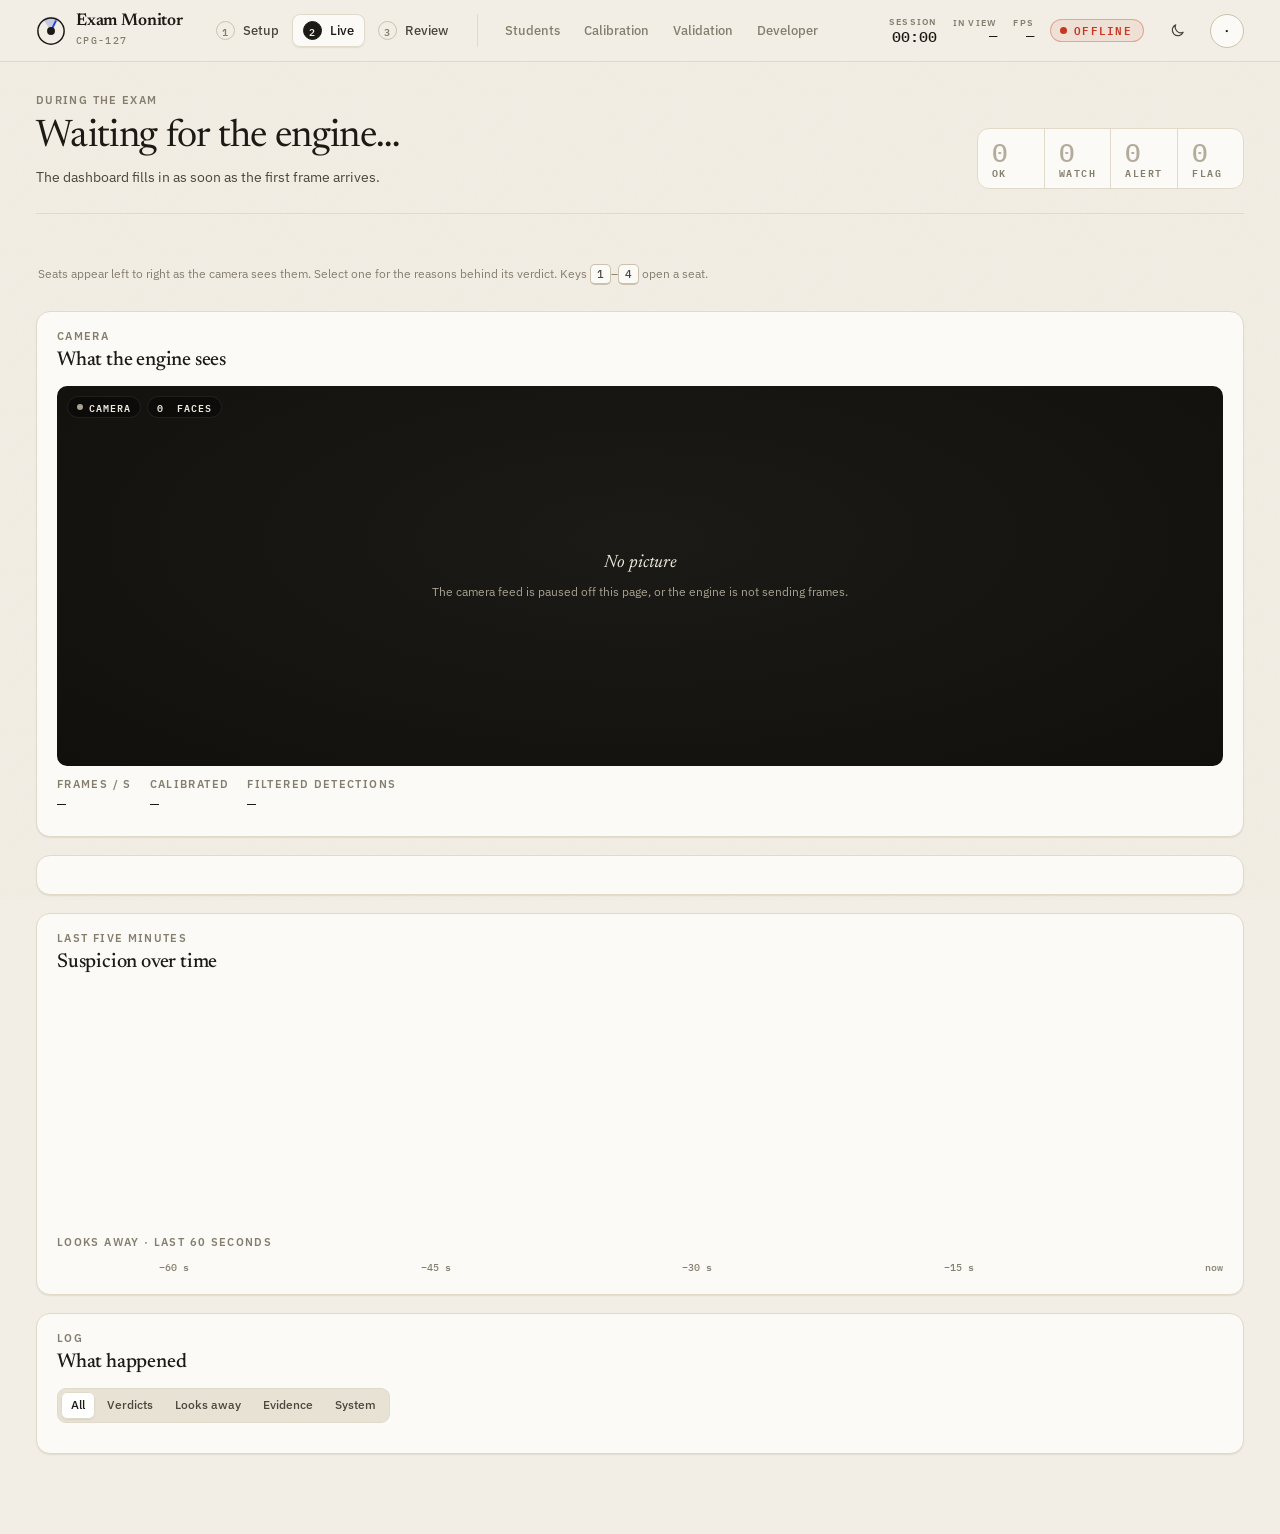
==== commit b5f8bcb7: "Update to the latest capstone version Adds eye tracking, room context, "cannot be seen" presence rep" ====
--- a/dashboard/index.html
+++ b/dashboard/index.html
@@ -126,6 +126,25 @@
             <p class="eyebrow">A question for you</p>
             <div class="callout-body" id="identity-review-list"></div>
           </section>
+          <!-- The snapshots the engine saved when it flagged someone.
+               Shown here, as it happens, because a flag a person can
+               SEE the moment for is worth more than a number they have
+               to go looking for in Review. -->
+          <section class="callout callout-shot" id="evidence-panel" hidden>
+            <span class="callout-mark" aria-hidden="true">&#9635;</span>
+            <p class="eyebrow">Saved just now</p>
+            <div class="callout-body" id="evidence-list"></div>
+          </section>
+          <!-- Seats the engine cannot read right now (presence.py).
+               A statement of fact, never a suspicion: a student bent
+               low over their page loses their face too. It is here
+               because the alternative — saying nothing at all — is how
+               a seat could go 29 seconds unseen in silence. -->
+          <section class="callout callout-blind" id="blind-panel" hidden>
+            <span class="callout-mark" aria-hidden="true">&#9671;</span>
+            <p class="eyebrow">Cannot be seen</p>
+            <div class="callout-body" id="blind-list"></div>
+          </section>
           <!-- Relationships BETWEEN students (correlation.py). Never an
                accusation — always shown with its caveat. -->
           <section class="callout callout-link" id="correlation-panel" hidden>
--- a/dashboard/styles.css
+++ b/dashboard/styles.css
@@ -87,6 +87,10 @@
   --room-paper:   #ffffff;
   --room-forward: #2a48c9;
   --room-away:    #c7361f;
+  /* The eye line. Deliberately a different hue from the head line, and
+     cooler, so the two are told apart by colour as well as by the dash
+     pattern and the height they start from. */
+  --room-eye:     #0e8f87;
   --room-fan:     #2a48c9;
   --room-link:    #2a48c9;
 
@@ -152,6 +156,7 @@
   --room-paper:   #e9e3d5;
   --room-forward: #93a6ff;
   --room-away:    #ff7a5e;
+  --room-eye:     #4fd6c7;
   --room-fan:     #93a6ff;
   --room-link:    #93a6ff;
 }
@@ -566,6 +571,10 @@
   color: var(--blue); background: var(--blue-soft);
 }
 .callout-link .callout-mark { color: var(--pen); background: var(--pen-soft); }
+/* "Cannot be seen" is the system describing its own limit, not an
+   accusation, so it stays blue ink by rule 2 — never the red pen. */
+.callout-blind::before { background: var(--blue); }
+.callout-blind .callout-mark { color: var(--blue); background: var(--blue-soft); }
 .callout-body { display: flex; flex-direction: column; gap: 10px; min-width: 0; }
 .question { display: flex; flex-direction: column; gap: 6px; padding-top: 10px; border-top: 1px solid var(--rule); }
 .question:first-child { border-top: 0; padding-top: 0; }
@@ -682,6 +691,17 @@
 .seat[data-tier="watch"] .gaze.is-away .gaze-needle { background: var(--c-mild); }
 .seat[data-tier="look"] .gaze.is-away .gaze-needle { background: var(--pen); }
 .gaze.is-down .gaze-needle { height: 20%; }
+/* The eye needle: shorter and finer than the head needle, because it
+   answers a smaller question. Dashed, so the two are never confused at a
+   glance. Red pen only when the eyes are aside while the head is not —
+   the one case the head alone cannot report. */
+.gaze-eye {
+  position: absolute; left: 50%; bottom: 50%; width: 0; height: 30%; margin-left: 0;
+  border-left: 1.5px dashed var(--ink-3); transform-origin: 50% 100%;
+  transition: transform 0.2s var(--ease), border-color 0.2s;
+}
+.gaze-eye.is-aside { border-left-color: var(--pen); border-left-style: solid; width: 0; }
+.gaze.is-idle .gaze-eye { opacity: 0; }
 .gaze.is-idle .gaze-needle { opacity: 0; }
 .gaze.is-idle .gaze-head { background: var(--ink-4); }
 .gaze-down { position: absolute; right: -2px; bottom: -2px; padding: 1px 4px; border-radius: 4px; font: 600 8.5px/1.3 var(--font-mono); letter-spacing: 0.08em; background: var(--pen); color: var(--sheet); display: none; }
@@ -694,6 +714,16 @@
 .seat-now.is-away { color: var(--ink); font-weight: 500; }
 .seat[data-tier="watch"] .seat-now.is-away { color: var(--c-mild); }
 .seat[data-tier="look"] .seat-now.is-away { color: var(--pen); }
+
+/* A seat with no readable face. Blue, not red: the engine is saying it
+   has nothing to measure, which is a fact about the camera, not about
+   the student. The dashed rule marks the card's numbers as stale. */
+.seat-blind {
+  margin-top: 6px; padding: 5px 8px; border-radius: 7px;
+  border: 1px dashed var(--blue); background: var(--blue-soft);
+  font: 500 12px/1.35 var(--font-mono); color: var(--blue);
+}
+.seat.is-blind .seat-scoreline, .seat.is-blind .gaze, .seat.is-blind .spark { opacity: 0.4; }
 
 .spark { display: block; width: 100%; height: 34px; overflow: visible; }
 .spark-line { fill: none; stroke: var(--ink-3); stroke-width: 1.4; stroke-linejoin: round; vector-effect: non-scaling-stroke; }
@@ -1125,6 +1155,13 @@
 .vbar { display: flex; height: 12px; border-radius: 4px; overflow: hidden; background: var(--paper-deep); }
 .vseg { height: 100%; }
 .vfacts { font: 400 11.5px/1.45 var(--font-mono); color: var(--ink-3); }
+/* A clip the engine mostly could not read. Blue, by rule 2: this is
+   the system reporting its own blind spot, not marking the student. */
+.vblind {
+  display: inline-block; margin-top: 4px; padding: 2px 7px; border-radius: 6px;
+  border: 1px dashed var(--blue); color: var(--blue);
+  font: 500 11.5px/1.4 var(--font-mono);
+}
 .vout { display: flex; flex-direction: column; align-items: flex-start; gap: 4px; }
 .stamp[data-v="MATCH"] { color: var(--sage); }
 .stamp[data-v="DIFFERS"] { color: var(--pen); transform: rotate(-2deg); }
@@ -1424,3 +1461,129 @@
   .hero-facts { grid-template-columns: auto auto; }
   .twin-axes { grid-template-columns: minmax(0, 1fr); }
 }
+
+/* Inspector: the seat cannot be read right now, so the numbers above
+   are from the last moment it could. Blue by rule 2 — the system
+   describing its own limit. */
+.insp-blind {
+  margin: 10px 0 0; padding: 8px 10px; border-radius: 8px;
+  border: 1px dashed var(--blue); background: var(--blue-soft);
+  font: 400 12.5px/1.5 var(--font-sans); color: var(--blue);
+}
+
+/* Inspector: the eye reading, stated apart from the head reading. Ink
+   while it only describes; red pen when the eyes are aside and the head
+   is not, which is the case nothing else on this page can report. */
+.insp-eye {
+  margin: 8px 0 0; padding: 8px 10px; border-radius: 8px;
+  background: var(--paper-deep);
+  font: 400 12.5px/1.5 var(--font-sans); color: var(--ink-2);
+}
+.insp-eye.is-aside { color: var(--pen); background: var(--pen-soft); font-weight: 500; }
+
+/* ═══════════════════════════════════════════════════════════════════
+   DEVELOPER — the engineering view of the five fusion signals
+   The Students page says what each signal means in words. This is the
+   page where someone asks how the number is actually computed, so it
+   names the variable, the Config constant and the weight, and shows
+   what each one puts into the final score.
+   ═══════════════════════════════════════════════════════════════════ */
+.bar-row.is-tech .bar-top > span:first-child { display: flex; flex-wrap: wrap; align-items: baseline; gap: 6px 10px; }
+.sig-var { font: 600 12.5px/1.3 var(--font-mono); color: var(--ink); }
+.sig-note { font: 400 11.5px/1.4 var(--font-sans); color: var(--ink-3); }
+.bar-row.is-tech .w { font: 500 11.5px/1 var(--font-mono); color: var(--blue); }
+.sig-foot { display: flex; justify-content: space-between; gap: 10px; margin-top: 4px; }
+.sig-const { font: 500 11px/1.3 var(--font-mono); color: var(--ink-3); letter-spacing: 0.02em; }
+.sig-contrib { font: 400 11px/1.3 var(--font-mono); color: var(--ink-3); }
+.formula {
+  margin: 14px 0 0; padding: 9px 11px; border-radius: 8px;
+  background: var(--paper-deep); border-left: 2px solid var(--blue);
+  font: 400 11.5px/1.6 var(--font-mono); color: var(--ink-2);
+}
+
+/* Where the away events came from. Ink, not colour: this is a factual
+   split of events that have already been counted, not a new alarm. */
+.srcs { margin-top: 16px; padding-top: 14px; border-top: 1px solid var(--rule); }
+.src-row {
+  display: grid; grid-template-columns: minmax(96px, auto) 2.5em minmax(60px, 1fr);
+  align-items: center; gap: 4px 10px; margin-top: 9px;
+}
+.src-k { font: 500 12.5px/1.3 var(--font-sans); color: var(--ink); }
+.src-n { font: 600 13px/1 var(--font-mono); color: var(--ink); text-align: right; }
+.src-bar { height: 5px; border-radius: 3px; background: var(--rule); overflow: hidden; }
+.src-bar i { display: block; height: 100%; background: var(--ink-2); }
+.src-why { grid-column: 1 / -1; font: 400 10.5px/1.45 var(--font-mono); color: var(--ink-4); }
+.src-row.is-zero .src-k, .src-row.is-zero .src-n { color: var(--ink-4); }
+
+/* 3D room key. Two lines leave each head — this says which is which.
+   Sits inside the viewport, bottom-left, out of the way of the labels. */
+.twin-key {
+  position: absolute; left: 10px; bottom: 10px; z-index: 2;
+  display: flex; gap: 12px; padding: 5px 9px; border-radius: 7px;
+  background: color-mix(in srgb, var(--sheet) 82%, transparent);
+  border: 1px solid var(--rule);
+  font: 500 10.5px/1 var(--font-mono); color: var(--ink-2);
+  letter-spacing: 0.04em; text-transform: uppercase;
+  pointer-events: none;
+}
+.twin-key-item { display: inline-flex; align-items: center; gap: 6px; }
+.twin-key i { display: block; width: 18px; height: 0; }
+.twin-key .k-head { border-top: 2.5px solid var(--room-forward); }
+.twin-key .k-eye { border-top: 2px dashed var(--room-eye); }
+
+/* Developer — errors the per-frame except swallowed. Red pen only when
+   the run is degraded: a handful of skipped frames is a fact, a run that
+   lost most of its frames is something you must not read past. */
+.fault-head { margin: 0 0 8px; font: 500 13px/1.4 var(--font-sans); color: var(--ink); }
+.fault-head.is-bad { color: var(--pen); font-weight: 600; }
+.ok-note { color: var(--ink-3); }
+.fault-list { list-style: none; margin: 10px 0 0; padding: 0; display: flex; flex-direction: column; gap: 8px; }
+.fault-list li { display: grid; grid-template-columns: auto 1fr; gap: 2px 10px; padding-top: 8px; border-top: 1px solid var(--rule); }
+.fault-list li:first-child { border-top: 0; padding-top: 0; }
+.fault-n { font: 600 12px/1.4 var(--font-mono); color: var(--pen); }
+.fault-list code { font: 400 11.5px/1.45 var(--font-mono); color: var(--ink-2); word-break: break-word; }
+.fault-list .fine { grid-column: 2; }
+
+/* The risk chart's second line: how much of the room was away at each
+   moment. Ink, dashed, thin — it is the thing a student's own line has
+   to be read against, never an alarm of its own (room_context.py). */
+.chart-room {
+  fill: none; stroke: var(--ink-3); stroke-width: 1.4;
+  stroke-dasharray: 5 4; opacity: 0.75; vector-effect: non-scaling-stroke;
+}
+.chart-room-label { font: 500 10.5px/1 var(--font-mono); fill: var(--ink-3); }
+
+/* Evidence shown live. The red-pen rail: unlike the other callouts this
+   one only ever appears because a student was already flagged, so the
+   colour is carrying real meaning rather than decorating. */
+.callout-shot::before { background: var(--pen); }
+.callout-shot .callout-mark { color: var(--pen); background: var(--pen-soft); }
+.shot { display: grid; grid-template-columns: 96px minmax(0, 1fr); gap: 10px; margin: 0 0 10px; align-items: start; }
+.shot img {
+  width: 96px; height: 72px; object-fit: cover; border-radius: 6px;
+  border: 1px solid var(--rule-strong); background: var(--paper-deep); display: block;
+}
+.shot a:focus-visible img { outline: 2px solid var(--blue); outline-offset: 2px; }
+.shot figcaption { display: flex; flex-wrap: wrap; align-items: baseline; gap: 4px 8px; min-width: 0; }
+.shot figcaption b { font: 500 14px/1.3 var(--font-display); }
+.shot figcaption .when { font: 400 11px/1.3 var(--font-mono); color: var(--ink-3); }
+.shot figcaption .num { font: 600 12px/1.3 var(--font-mono); color: var(--pen); }
+.shot figcaption .why { flex-basis: 100%; font-size: 12px; color: var(--ink-2); line-height: 1.45; }
+
+/* Inspector: what the rest of the room was doing at the same moment.
+   Sage when the moment was shared — this is the one colour reserved for
+   clearing someone, and a shared moment is exactly that. */
+.insp-room {
+  margin: 8px 0 0; padding: 8px 10px; border-radius: 8px;
+  background: var(--paper-deep);
+  font: 400 12.5px/1.5 var(--font-sans); color: var(--ink-2);
+}
+.insp-room.is-shared { color: var(--c-normal); background: var(--sage-soft, var(--paper-deep)); font-weight: 500; }
+
+/* The eye strip under the head graph. Shorter than the head graph on
+   purpose: it answers a smaller question, and it is a different unit
+   (percent of eye width, not degrees), so it has its own axis. */
+.graph-eye { margin-top: 18px; padding-top: 14px; border-top: 1px solid var(--rule); }
+.graph-eye-title { margin: 0 0 6px; }
+.graph-wrap--eye { height: 96px; }
+.graph-eye .fine { margin-top: 8px; }
